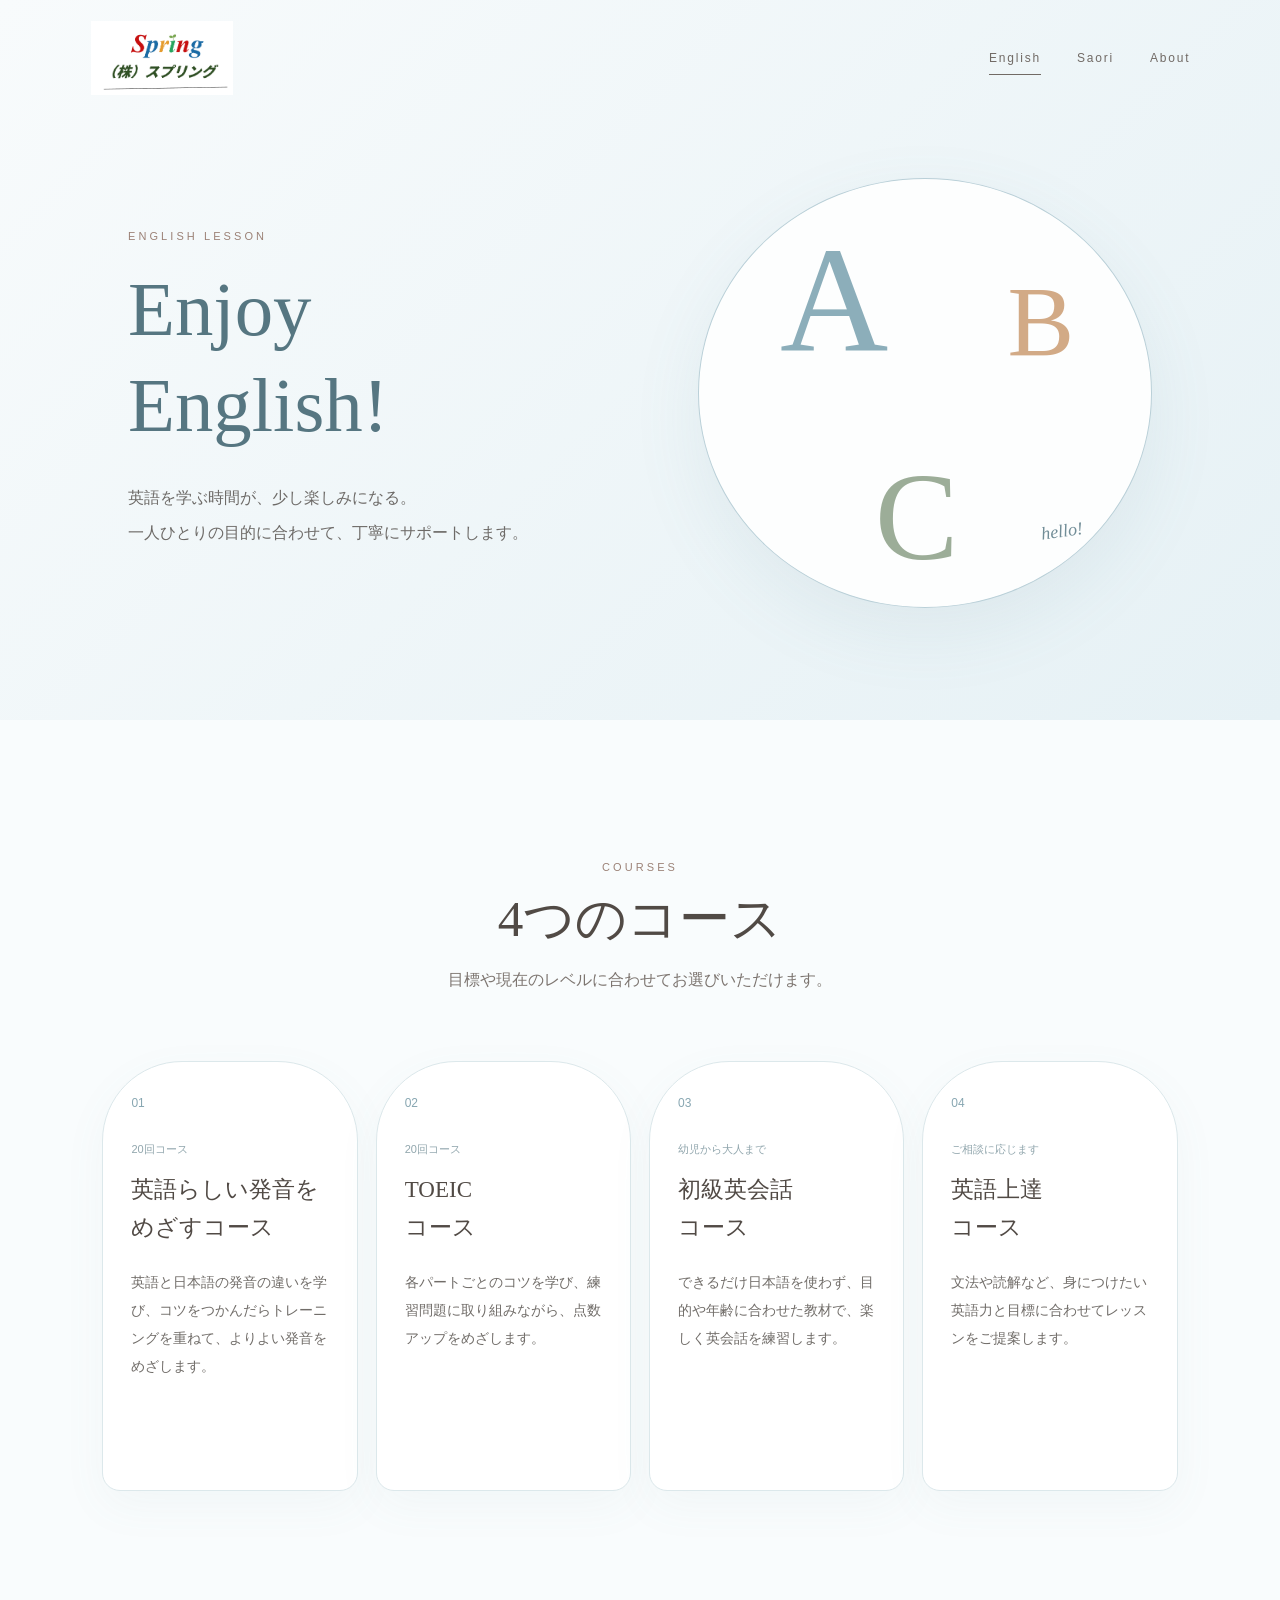
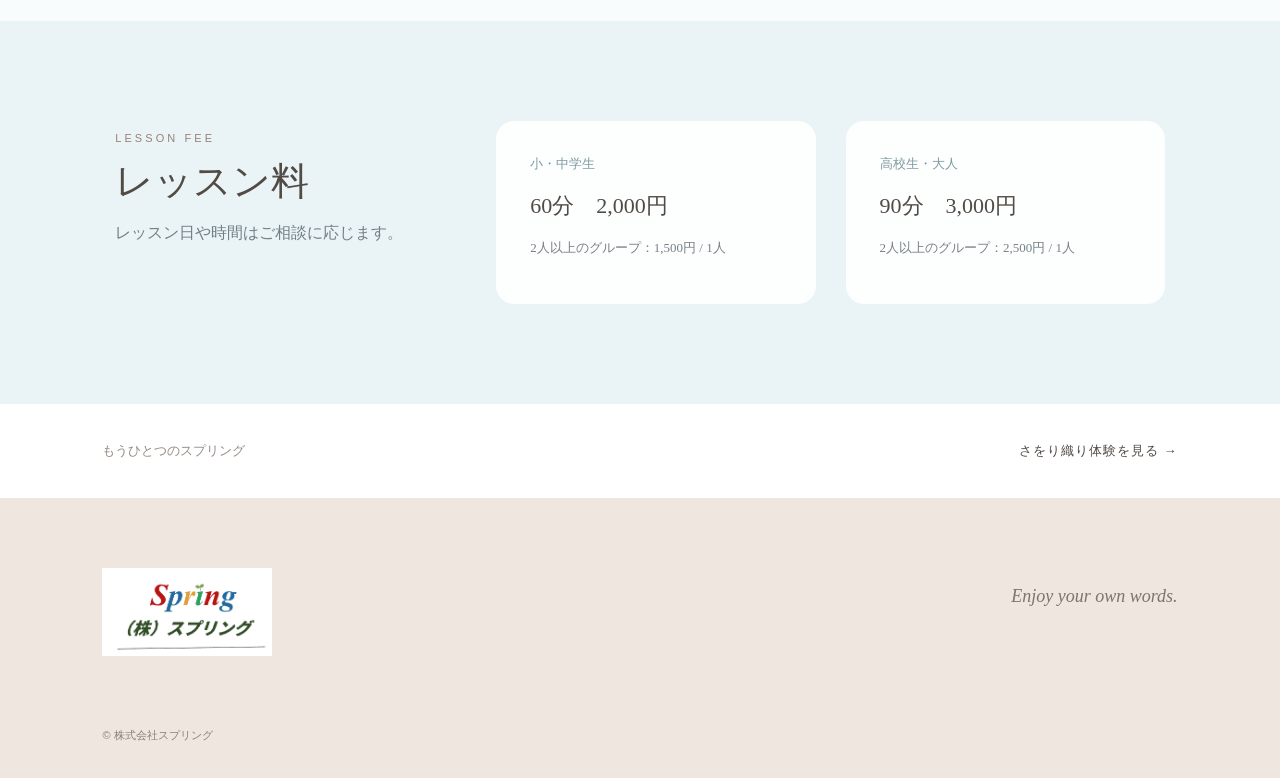
==== english.html @ d9ec47ba "ホームページを修正" ====
<!doctype html>
<html lang="ja">
<head>
  <meta charset="UTF-8"><meta name="viewport" content="width=device-width,initial-scale=1">
  <meta name="description" content="株式会社スプリングの英語教室。発音、TOEIC、初級英会話、英語上達コースをご用意しています。">
  <title>英語教室｜株式会社スプリング</title><link rel="stylesheet" href="./styles.css">
</head>
<body class="english-page">
  <header class="site-header"><a class="brand" href="./index.html"><img src="./spring-logo.png" alt="株式会社スプリング"></a><nav><a class="active" href="./english.html">English</a><a href="./saori.html">Saori</a><a href="./index.html#about">About</a></nav></header>
  <main>
    <section class="sub-hero english-hero">
      <div><p class="overline">ENGLISH LESSON</p><h1>Enjoy English!</h1><p>英語を学ぶ時間が、少し楽しみになる。<br>一人ひとりの目的に合わせて、丁寧にサポートします。</p></div>
      <div class="abc-art" aria-hidden="true"><span>A</span><span>B</span><span>C</span><i>hello!</i></div>
    </section>
    <section class="lesson-section">
      <div class="section-title"><p class="overline">COURSES</p><h2>4つのコース</h2><p>目標や現在のレベルに合わせてお選びいただけます。</p></div>
      <div class="course-grid">
        <article><span>01</span><small>20回コース</small><h3>英語らしい発音を<br>めざすコース</h3><p>英語と日本語の発音の違いを学び、コツをつかんだらトレーニングを重ねて、よりよい発音をめざします。</p></article>
        <article><span>02</span><small>20回コース</small><h3>TOEIC<br>コース</h3><p>各パートごとのコツを学び、練習問題に取り組みながら、点数アップをめざします。</p></article>
        <article><span>03</span><small>幼児から大人まで</small><h3>初級英会話<br>コース</h3><p>できるだけ日本語を使わず、目的や年齢に合わせた教材で、楽しく英会話を練習します。</p></article>
        <article><span>04</span><small>ご相談に応じます</small><h3>英語上達<br>コース</h3><p>文法や読解など、身につけたい英語力と目標に合わせてレッスンをご提案します。</p></article>
      </div>
    </section>
    <section class="english-fees">
      <div><p class="overline">LESSON FEE</p><h2>レッスン料</h2><p>レッスン日や時間はご相談に応じます。</p></div>
      <div class="fee-card"><small>小・中学生</small><strong>60分　2,000円</strong><p>2人以上のグループ：1,500円 / 1人</p></div>
      <div class="fee-card"><small>高校生・大人</small><strong>90分　3,000円</strong><p>2人以上のグループ：2,500円 / 1人</p></div>
    </section>
    <a class="next-world" href="./saori.html"><span>もうひとつのスプリング</span><b>さをり織り体験を見る →</b></a>
  </main>
  <footer><img src="./spring-logo.png" alt="株式会社スプリング"><p>Enjoy your own words.</p><small>© 株式会社スプリング</small></footer>
</body></html>
---- styles.css ----
:root{--ink:#514a45;--paper:#fffaf7;--blue:#dcebf0;--blue-deep:#6f8e9a;--sand:#f2e8dc;--rose:#c9988d;--sage:#9cac91;--gold:#d8b66e}*{box-sizing:border-box}html{scroll-behavior:smooth}body{margin:0;background:var(--paper);color:var(--ink);font-family:"Yu Mincho","Hiragino Mincho ProN",serif}a{color:inherit;text-decoration:none}img{display:block;max-width:100%}.site-header{height:116px;padding:18px clamp(24px,7vw,110px);display:flex;align-items:center;justify-content:space-between;position:absolute;inset:0 0 auto;z-index:10}.brand{width:145px;height:80px;display:grid;place-items:center;overflow:hidden}.brand img{width:142px;filter:saturate(.72)}nav{display:flex;gap:36px;font:12px Arial,sans-serif;letter-spacing:.15em;color:#716a65}nav a{padding:9px 0;border-bottom:1px solid transparent}nav a:hover,nav a.active{border-color:currentColor}.overline{font:400 11px Arial,sans-serif;letter-spacing:.28em;color:#9b8176}.home-hero{min-height:760px;padding:155px clamp(28px,9vw,145px) 100px;display:grid;grid-template-columns:1fr 1fr;gap:9vw;align-items:center;background:linear-gradient(110deg,#fbf4ef 0 55%,#eef4f3 55%)}.hero-copy h1{margin:22px 0 28px;font-size:clamp(48px,5.2vw,78px);line-height:1.42;font-weight:400;letter-spacing:.06em}.hero-copy>p:last-child{max-width:580px;font-size:16px;line-height:2.25;color:#776e68}.hero-collage{height:500px;position:relative}.hero-collage figure{position:absolute;right:0;top:0;width:70%;height:88%;margin:0;overflow:hidden;border-radius:48% 48% 20px 20px;box-shadow:0 28px 65px #8a726524}.hero-collage figure img{width:100%;height:100%;object-fit:cover;filter:saturate(.72) brightness(1.04)}.word-card{position:absolute;left:0;bottom:0;width:44%;aspect-ratio:1;background:#fffdfb;border:1px solid #d8e4e7;border-radius:22px;padding:30px;z-index:2;box-shadow:0 18px 50px #657d8616}.word-card span{font:400 clamp(70px,8vw,120px) Georgia,serif;color:#9db9c3}.word-card p{margin:0;font:italic 18px/1.45 Georgia,serif;color:#6d8994}.stitch{position:absolute;left:27%;top:12%;height:70%;border-left:2px dashed #d5a49a;transform:rotate(-10deg);z-index:3}.worlds{display:grid;grid-template-columns:1fr 1fr}.world{min-height:600px;padding:100px clamp(34px,8vw,120px);position:relative;transition:.3s}.world:hover{filter:brightness(.98)}.english-world{background:#eaf3f6}.saori-world{background:#f3e8dd}.world-no{font:14px Arial,sans-serif;color:#9a8e85}.world h2{margin:42px 0 25px;font-size:clamp(34px,3.7vw,55px);font-weight:400;line-height:1.55}.world>p:not(.overline){max-width:460px;line-height:2;color:#756d67}.world b{position:absolute;left:clamp(34px,8vw,120px);bottom:90px;font:400 14px Arial,sans-serif;letter-spacing:.08em}.world b i{margin-left:18px;font-style:normal;font-size:20px}.about-home{padding:140px clamp(28px,10vw,160px);display:grid;grid-template-columns:.85fr 1.15fr;gap:10vw}.about-home h2{margin:16px 0 0;font-size:clamp(34px,4vw,58px);line-height:1.55;font-weight:400}.about-body{padding-left:6vw;border-left:1px solid #e2d6cf}.about-body p{margin:0 0 24px;font-size:16px;line-height:2.35;color:#756d67}footer{min-height:280px;padding:70px clamp(28px,8vw,125px) 35px;display:grid;grid-template-columns:1fr 1fr;background:#eee6df}footer img{width:170px;filter:saturate(.65)}footer p{text-align:right;font:italic 18px Georgia,serif;color:#81736b}footer small{grid-column:1/-1;align-self:end;font:11px Arial,sans-serif;color:#8a817a}
.sub-hero{min-height:720px;padding:165px clamp(28px,10vw,160px) 100px;display:grid;grid-template-columns:1fr 1fr;align-items:center;gap:9vw}.sub-hero h1{margin:20px 0 26px;font-size:clamp(54px,6vw,90px);line-height:1.25;font-weight:400}.sub-hero>div:first-child>p:last-child{font-size:16px;line-height:2.2;color:#6d6a67}.english-page{background:#f9fcfd}.english-hero{background:linear-gradient(135deg,#f8fbfc,#e6f1f5)}.english-hero h1{font-family:Georgia,serif;color:#567681}.abc-art{height:430px;position:relative;border:1px solid #bad0d8;border-radius:50%;background:#fdfefe;box-shadow:0 25px 70px #64859118}.abc-art span{position:absolute;font-family:Georgia,serif;color:#8caeba}.abc-art span:nth-child(1){font-size:150px;left:18%;top:8%}.abc-art span:nth-child(2){font-size:100px;right:17%;top:20%;color:#d2aa86}.abc-art span:nth-child(3){font-size:125px;left:39%;bottom:4%;color:#9cad98}.abc-art i{position:absolute;right:15%;bottom:15%;font:italic 18px Georgia,serif;color:#718d97;transform:rotate(-8deg)}.lesson-section,.experience-section{padding:130px clamp(28px,8vw,130px)}.section-title{text-align:center;margin-bottom:70px}.section-title h2{margin:12px 0 14px;font-size:clamp(36px,4vw,56px);font-weight:400}.section-title>p:last-child{color:#7d7570}.course-grid{display:grid;grid-template-columns:repeat(4,1fr);gap:18px}.course-grid article{min-height:430px;padding:34px 28px;background:#fff;border:1px solid #dce8eb;border-radius:80px 80px 18px 18px;box-shadow:0 15px 45px #66808b0d}.course-grid article>span{display:block;color:#87a6b1;font:12px Arial,sans-serif}.course-grid small{display:block;margin-top:32px;color:#91a6ad;font:11px Arial,sans-serif}.course-grid h3{margin:14px 0 22px;font-size:23px;line-height:1.65;font-weight:400}.course-grid p{font-size:14px;line-height:2;color:#716d69}.english-fees{padding:100px clamp(28px,9vw,145px);display:grid;grid-template-columns:1.1fr 1fr 1fr;gap:30px;background:#eaf3f6}.english-fees h2,.keep-weaving h2{margin:12px 0;font-size:38px;font-weight:400}.english-fees>div:first-child>p:last-child{color:#718087}.fee-card{padding:34px;background:#fdfefe;border-radius:18px}.fee-card small{display:block;color:#7f99a2}.fee-card strong{display:block;margin:18px 0;font-size:22px;font-weight:400}.fee-card p{font-size:13px;color:#758187}.next-world{display:flex;align-items:center;justify-content:space-between;padding:38px clamp(28px,8vw,125px);background:#fff;font-size:13px}.next-world span{color:#958b84}.next-world b{font-weight:400;letter-spacing:.08em}
.saori-page{background:#fffaf5}.saori-hero{position:relative;background:#f3e9de;overflow:hidden}.saori-hero h1{font-size:clamp(44px,5vw,72px);line-height:1.55}.saori-hero figure{height:500px;margin:0;overflow:hidden;border-radius:48% 48% 22px 22px;box-shadow:0 28px 65px #8f6f5d22}.saori-hero figure img{width:100%;height:100%;object-fit:cover;filter:saturate(.8) brightness(1.04)}.loose-threads i{position:absolute;height:4px;border-radius:10px;opacity:.6;transform-origin:left}.loose-threads i:nth-child(1){width:32%;right:-5%;top:25%;background:#ca877c;transform:rotate(18deg)}.loose-threads i:nth-child(2){width:30%;left:-5%;bottom:15%;background:#91a987;transform:rotate(-12deg)}.loose-threads i:nth-child(3){width:20%;right:15%;bottom:8%;background:#d5b356;transform:rotate(-23deg)}.loose-threads i:nth-child(4){width:20%;left:40%;top:15%;background:#75a0aa;transform:rotate(28deg)}.saori-message{padding:120px clamp(28px,15vw,230px);text-align:center}.saori-message p{color:#7b7068;line-height:2}.saori-message strong{display:block;margin:36px 0;font-size:clamp(32px,4vw,55px);line-height:1.65;font-weight:400}.weave-grid{display:grid;grid-template-columns:repeat(2,1fr);gap:22px}.weave-grid article{padding:42px;background:#fffdf9;border:1px solid #ead7c6;border-radius:24px;position:relative;overflow:hidden}.weave-grid article:after{content:"";position:absolute;inset:auto 0 0;height:7px;background:linear-gradient(90deg,#c98f84 25%,#d9ba64 25% 50%,#8da686 50% 75%,#7fa2aa 75%)}.weave-grid article>span{font:12px Arial,sans-serif;color:#ae8b78}.weave-grid h3{margin:22px 0 8px;font-size:26px;font-weight:400}.weave-grid>article>p{color:#8b7d74}.weave-grid article div{margin-top:35px;display:flex;justify-content:space-between;align-items:end}.weave-grid strong{font-size:24px;font-weight:400}.keep-weaving{padding:100px clamp(28px,9vw,145px);display:grid;grid-template-columns:1fr 1.2fr;gap:9vw;background:#e9efe7}.keep-weaving dl{margin:0}.keep-weaving dl div{padding:20px 0;display:grid;grid-template-columns:100px 1fr;border-bottom:1px solid #c8d4c4}.keep-weaving dd{margin:0;font-size:19px}.keep-weaving dd small{display:block;margin-top:5px;font-size:12px;color:#768174}
@media(max-width:900px){.site-header{height:96px;padding:10px 22px}.brand{width:122px;height:68px}.brand img{width:120px}nav{gap:15px;font-size:10px}.home-hero,.sub-hero{grid-template-columns:1fr;min-height:auto;padding:125px 25px 75px;gap:60px}.home-hero{background:linear-gradient(160deg,#fbf4ef 0 58%,#eef4f3 58%)}.hero-copy h1{font-size:clamp(39px,10vw,57px)}.hero-collage{height:430px;width:min(100%,550px);margin:auto}.worlds{grid-template-columns:1fr}.world{min-height:510px;padding:72px 30px}.world b{left:30px;bottom:65px}.about-home{grid-template-columns:1fr;gap:44px;padding:95px 25px}.about-body{padding-left:22px}.sub-hero h1{font-size:clamp(42px,11vw,65px)}.abc-art{height:360px;width:min(100%,480px);margin:auto}.course-grid{grid-template-columns:1fr 1fr}.english-fees,.keep-weaving{grid-template-columns:1fr;gap:24px;padding:80px 25px}.saori-hero figure{height:430px;width:min(88%,480px);margin:auto}.lesson-section,.experience-section{padding:95px 25px}.saori-message{padding:90px 25px}.next-world{padding:30px 25px}footer{grid-template-columns:1fr}footer p{text-align:left}}
@media(max-width:560px){nav a:last-child{display:none}.hero-collage{height:340px}.word-card{padding:20px}.word-card span{font-size:68px}.word-card p{font-size:14px}.world{min-height:480px}.course-grid,.weave-grid{grid-template-columns:1fr}.course-grid article{min-height:0;border-radius:55px 55px 18px 18px}.english-hero .abc-art{height:310px}.abc-art span:nth-child(1){font-size:110px}.abc-art span:nth-child(2){font-size:78px}.abc-art span:nth-child(3){font-size:90px}.saori-hero figure{height:380px}.next-world{align-items:flex-start;flex-direction:column;gap:12px}.keep-weaving dl div{grid-template-columns:80px 1fr}}
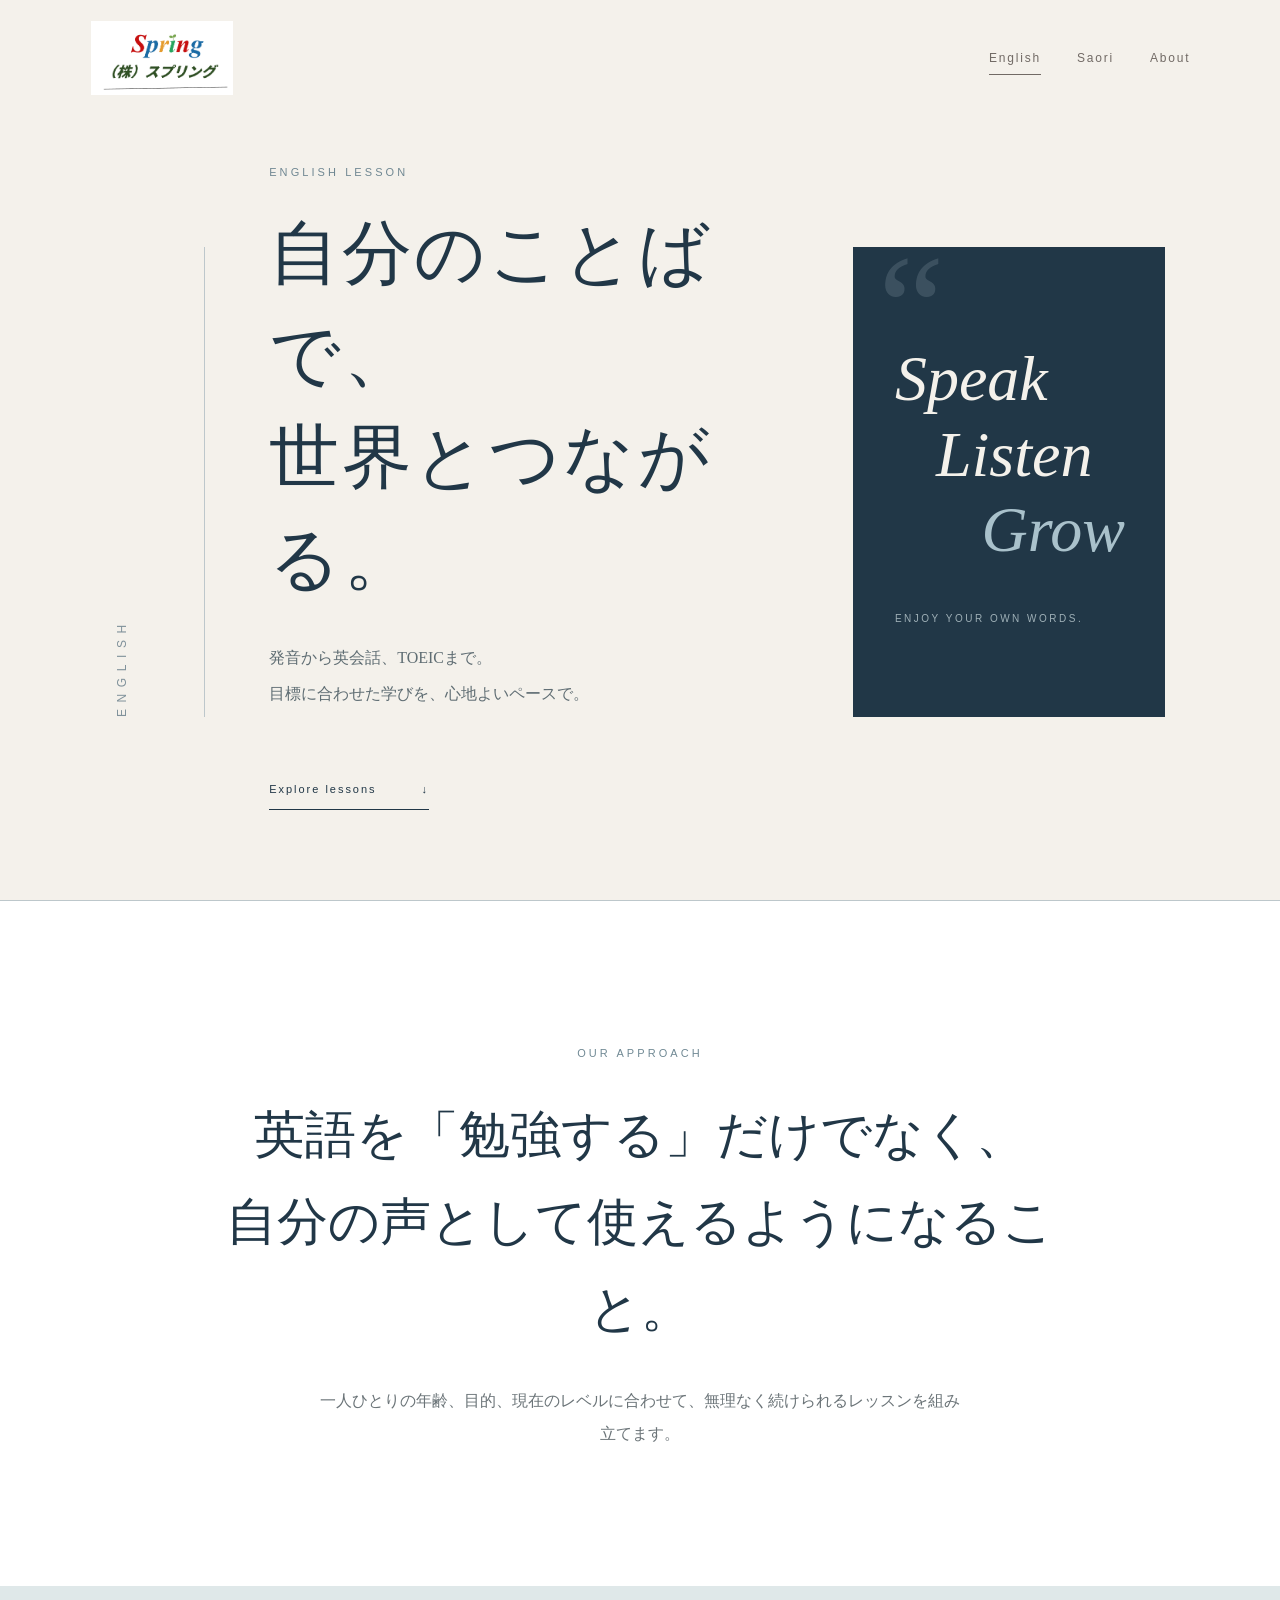
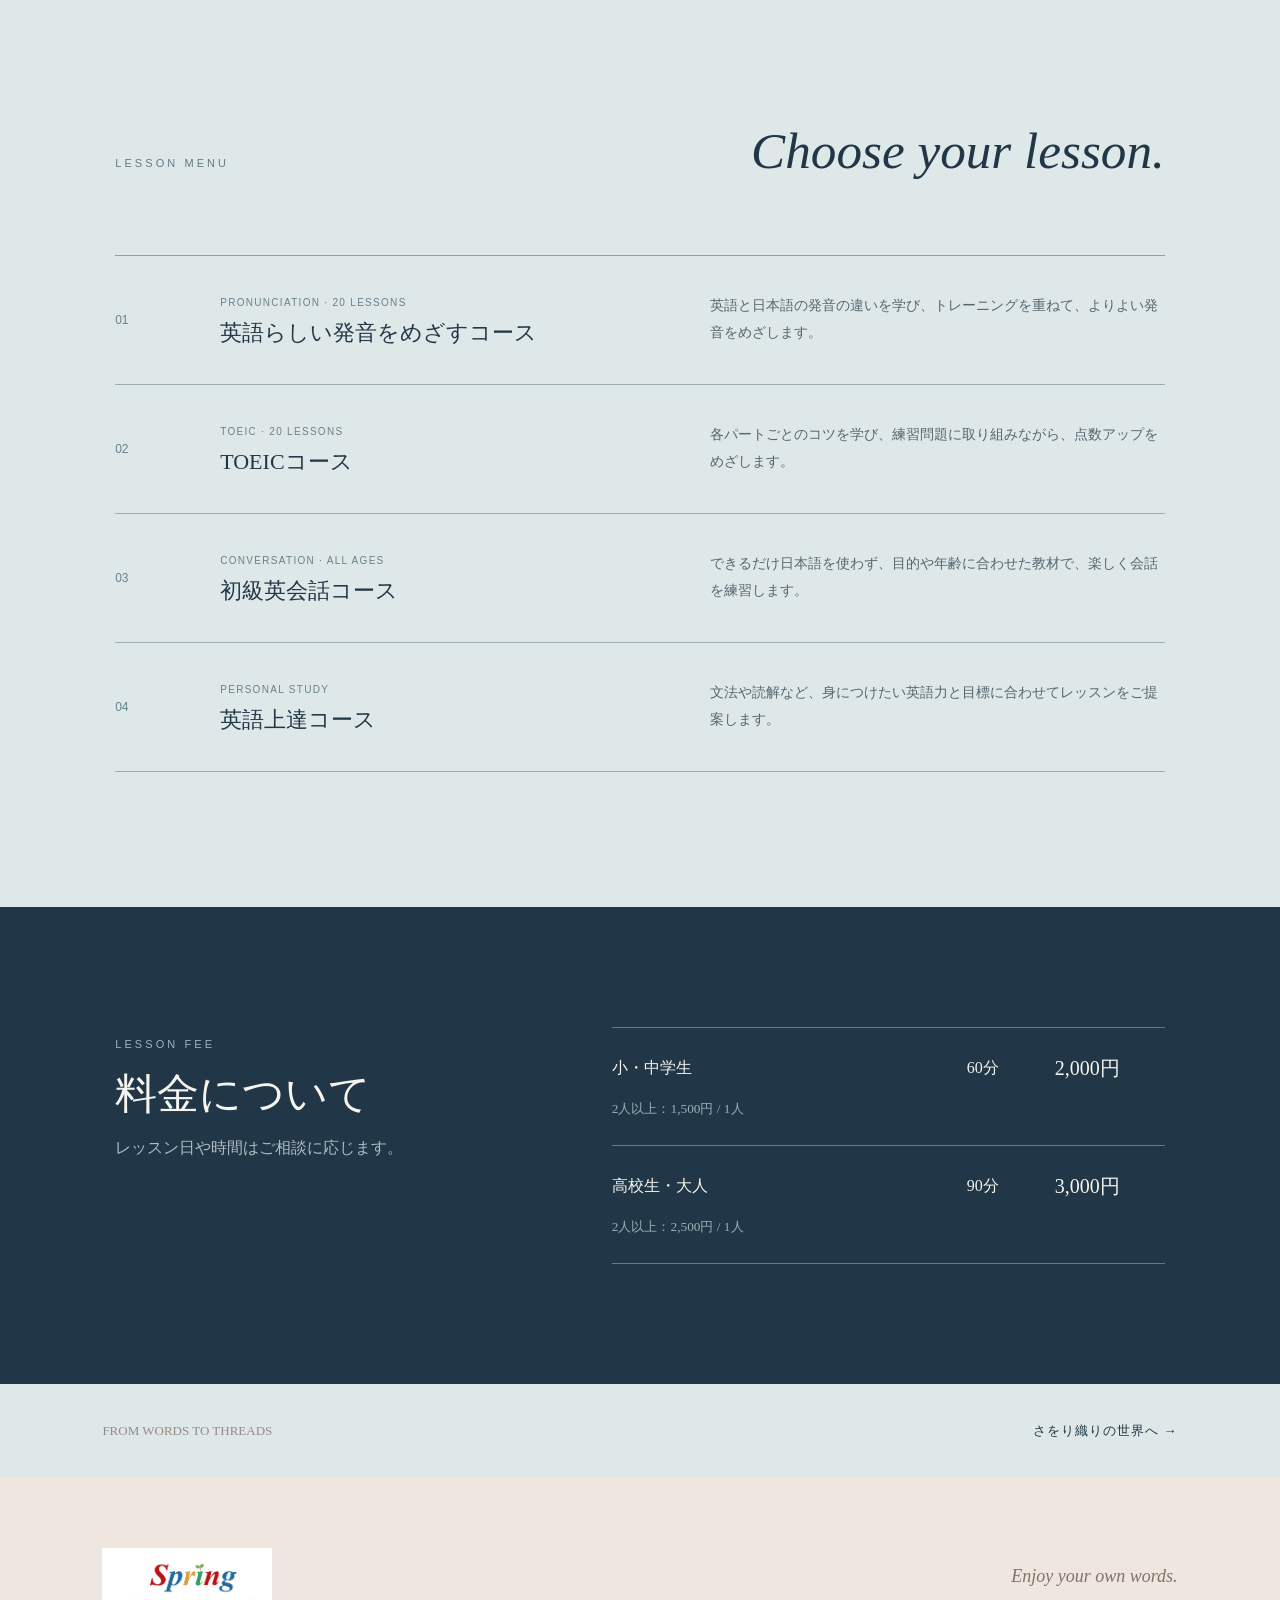
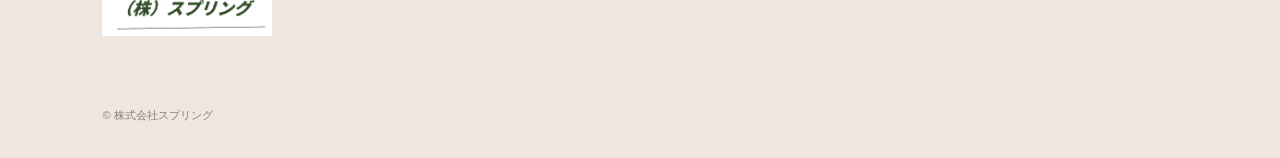
==== commit 1e27f349: "ホームページを修正" ====
--- a/english.html
+++ b/english.html
@@ -1,32 +1,27 @@
 <!doctype html>
-<html lang="ja">
-<head>
+<html lang="ja"><head>
   <meta charset="UTF-8"><meta name="viewport" content="width=device-width,initial-scale=1">
   <meta name="description" content="株式会社スプリングの英語教室。発音、TOEIC、初級英会話、英語上達コースをご用意しています。">
   <title>英語教室｜株式会社スプリング</title><link rel="stylesheet" href="./styles.css">
-</head>
-<body class="english-page">
+</head><body class="english-page english-v2">
   <header class="site-header"><a class="brand" href="./index.html"><img src="./spring-logo.png" alt="株式会社スプリング"></a><nav><a class="active" href="./english.html">English</a><a href="./saori.html">Saori</a><a href="./index.html#about">About</a></nav></header>
   <main>
-    <section class="sub-hero english-hero">
-      <div><p class="overline">ENGLISH LESSON</p><h1>Enjoy English!</h1><p>英語を学ぶ時間が、少し楽しみになる。<br>一人ひとりの目的に合わせて、丁寧にサポートします。</p></div>
-      <div class="abc-art" aria-hidden="true"><span>A</span><span>B</span><span>C</span><i>hello!</i></div>
+    <section class="eng-editorial-hero">
+      <div class="eng-vertical" aria-hidden="true">ENGLISH</div>
+      <div class="eng-lead"><p class="overline">ENGLISH LESSON</p><h1>自分のことばで、<br>世界とつながる。</h1><p>発音から英会話、TOEICまで。<br>目標に合わせた学びを、心地よいペースで。</p><a href="#courses">Explore lessons <span>↓</span></a></div>
+      <div class="eng-type-art" aria-hidden="true"><p>Speak</p><p>Listen</p><p>Grow</p><small>ENJOY YOUR OWN WORDS.</small></div>
     </section>
-    <section class="lesson-section">
-      <div class="section-title"><p class="overline">COURSES</p><h2>4つのコース</h2><p>目標や現在のレベルに合わせてお選びいただけます。</p></div>
-      <div class="course-grid">
-        <article><span>01</span><small>20回コース</small><h3>英語らしい発音を<br>めざすコース</h3><p>英語と日本語の発音の違いを学び、コツをつかんだらトレーニングを重ねて、よりよい発音をめざします。</p></article>
-        <article><span>02</span><small>20回コース</small><h3>TOEIC<br>コース</h3><p>各パートごとのコツを学び、練習問題に取り組みながら、点数アップをめざします。</p></article>
-        <article><span>03</span><small>幼児から大人まで</small><h3>初級英会話<br>コース</h3><p>できるだけ日本語を使わず、目的や年齢に合わせた教材で、楽しく英会話を練習します。</p></article>
-        <article><span>04</span><small>ご相談に応じます</small><h3>英語上達<br>コース</h3><p>文法や読解など、身につけたい英語力と目標に合わせてレッスンをご提案します。</p></article>
+    <section class="eng-intro"><p class="overline">OUR APPROACH</p><p class="eng-statement">英語を「勉強する」だけでなく、<br>自分の声として使えるようになること。</p><p>一人ひとりの年齢、目的、現在のレベルに合わせて、無理なく続けられるレッスンを組み立てます。</p></section>
+    <section class="eng-courses" id="courses">
+      <div class="eng-section-head"><p class="overline">LESSON MENU</p><h2>Choose your lesson.</h2></div>
+      <div class="eng-course-list">
+        <article><span>01</span><div><small>PRONUNCIATION · 20 LESSONS</small><h3>英語らしい発音をめざすコース</h3></div><p>英語と日本語の発音の違いを学び、トレーニングを重ねて、よりよい発音をめざします。</p></article>
+        <article><span>02</span><div><small>TOEIC · 20 LESSONS</small><h3>TOEICコース</h3></div><p>各パートごとのコツを学び、練習問題に取り組みながら、点数アップをめざします。</p></article>
+        <article><span>03</span><div><small>CONVERSATION · ALL AGES</small><h3>初級英会話コース</h3></div><p>できるだけ日本語を使わず、目的や年齢に合わせた教材で、楽しく会話を練習します。</p></article>
+        <article><span>04</span><div><small>PERSONAL STUDY</small><h3>英語上達コース</h3></div><p>文法や読解など、身につけたい英語力と目標に合わせてレッスンをご提案します。</p></article>
       </div>
     </section>
-    <section class="english-fees">
-      <div><p class="overline">LESSON FEE</p><h2>レッスン料</h2><p>レッスン日や時間はご相談に応じます。</p></div>
-      <div class="fee-card"><small>小・中学生</small><strong>60分　2,000円</strong><p>2人以上のグループ：1,500円 / 1人</p></div>
-      <div class="fee-card"><small>高校生・大人</small><strong>90分　3,000円</strong><p>2人以上のグループ：2,500円 / 1人</p></div>
-    </section>
-    <a class="next-world" href="./saori.html"><span>もうひとつのスプリング</span><b>さをり織り体験を見る →</b></a>
-  </main>
-  <footer><img src="./spring-logo.png" alt="株式会社スプリング"><p>Enjoy your own words.</p><small>© 株式会社スプリング</small></footer>
+    <section class="eng-price"><div><p class="overline">LESSON FEE</p><h2>料金について</h2><p>レッスン日や時間はご相談に応じます。</p></div><div class="eng-price-lines"><div><span>小・中学生</span><b>60分</b><strong>2,000円</strong><small>2人以上：1,500円 / 1人</small></div><div><span>高校生・大人</span><b>90分</b><strong>3,000円</strong><small>2人以上：2,500円 / 1人</small></div></div></section>
+    <a class="next-world eng-next" href="./saori.html"><span>FROM WORDS TO THREADS</span><b>さをり織りの世界へ →</b></a>
+  </main><footer><img src="./spring-logo.png" alt="株式会社スプリング"><p>Enjoy your own words.</p><small>© 株式会社スプリング</small></footer>
 </body></html>
--- a/styles.css
+++ b/styles.css
@@ -3,3 +3,12 @@
 .saori-page{background:#fffaf5}.saori-hero{position:relative;background:#f3e9de;overflow:hidden}.saori-hero h1{font-size:clamp(44px,5vw,72px);line-height:1.55}.saori-hero figure{height:500px;margin:0;overflow:hidden;border-radius:48% 48% 22px 22px;box-shadow:0 28px 65px #8f6f5d22}.saori-hero figure img{width:100%;height:100%;object-fit:cover;filter:saturate(.8) brightness(1.04)}.loose-threads i{position:absolute;height:4px;border-radius:10px;opacity:.6;transform-origin:left}.loose-threads i:nth-child(1){width:32%;right:-5%;top:25%;background:#ca877c;transform:rotate(18deg)}.loose-threads i:nth-child(2){width:30%;left:-5%;bottom:15%;background:#91a987;transform:rotate(-12deg)}.loose-threads i:nth-child(3){width:20%;right:15%;bottom:8%;background:#d5b356;transform:rotate(-23deg)}.loose-threads i:nth-child(4){width:20%;left:40%;top:15%;background:#75a0aa;transform:rotate(28deg)}.saori-message{padding:120px clamp(28px,15vw,230px);text-align:center}.saori-message p{color:#7b7068;line-height:2}.saori-message strong{display:block;margin:36px 0;font-size:clamp(32px,4vw,55px);line-height:1.65;font-weight:400}.weave-grid{display:grid;grid-template-columns:repeat(2,1fr);gap:22px}.weave-grid article{padding:42px;background:#fffdf9;border:1px solid #ead7c6;border-radius:24px;position:relative;overflow:hidden}.weave-grid article:after{content:"";position:absolute;inset:auto 0 0;height:7px;background:linear-gradient(90deg,#c98f84 25%,#d9ba64 25% 50%,#8da686 50% 75%,#7fa2aa 75%)}.weave-grid article>span{font:12px Arial,sans-serif;color:#ae8b78}.weave-grid h3{margin:22px 0 8px;font-size:26px;font-weight:400}.weave-grid>article>p{color:#8b7d74}.weave-grid article div{margin-top:35px;display:flex;justify-content:space-between;align-items:end}.weave-grid strong{font-size:24px;font-weight:400}.keep-weaving{padding:100px clamp(28px,9vw,145px);display:grid;grid-template-columns:1fr 1.2fr;gap:9vw;background:#e9efe7}.keep-weaving dl{margin:0}.keep-weaving dl div{padding:20px 0;display:grid;grid-template-columns:100px 1fr;border-bottom:1px solid #c8d4c4}.keep-weaving dd{margin:0;font-size:19px}.keep-weaving dd small{display:block;margin-top:5px;font-size:12px;color:#768174}
 @media(max-width:900px){.site-header{height:96px;padding:10px 22px}.brand{width:122px;height:68px}.brand img{width:120px}nav{gap:15px;font-size:10px}.home-hero,.sub-hero{grid-template-columns:1fr;min-height:auto;padding:125px 25px 75px;gap:60px}.home-hero{background:linear-gradient(160deg,#fbf4ef 0 58%,#eef4f3 58%)}.hero-copy h1{font-size:clamp(39px,10vw,57px)}.hero-collage{height:430px;width:min(100%,550px);margin:auto}.worlds{grid-template-columns:1fr}.world{min-height:510px;padding:72px 30px}.world b{left:30px;bottom:65px}.about-home{grid-template-columns:1fr;gap:44px;padding:95px 25px}.about-body{padding-left:22px}.sub-hero h1{font-size:clamp(42px,11vw,65px)}.abc-art{height:360px;width:min(100%,480px);margin:auto}.course-grid{grid-template-columns:1fr 1fr}.english-fees,.keep-weaving{grid-template-columns:1fr;gap:24px;padding:80px 25px}.saori-hero figure{height:430px;width:min(88%,480px);margin:auto}.lesson-section,.experience-section{padding:95px 25px}.saori-message{padding:90px 25px}.next-world{padding:30px 25px}footer{grid-template-columns:1fr}footer p{text-align:left}}
 @media(max-width:560px){nav a:last-child{display:none}.hero-collage{height:340px}.word-card{padding:20px}.word-card span{font-size:68px}.word-card p{font-size:14px}.world{min-height:480px}.course-grid,.weave-grid{grid-template-columns:1fr}.course-grid article{min-height:0;border-radius:55px 55px 18px 18px}.english-hero .abc-art{height:310px}.abc-art span:nth-child(1){font-size:110px}.abc-art span:nth-child(2){font-size:78px}.abc-art span:nth-child(3){font-size:90px}.saori-hero figure{height:380px}.next-world{align-items:flex-start;flex-direction:column;gap:12px}.keep-weaving dl div{grid-template-columns:80px 1fr}}
+
+/* English v2 — quiet editorial language school */
+.english-v2{background:#f4f1eb;color:#213747}.english-v2 .site-header{color:#213747}.english-v2 .brand img{mix-blend-mode:multiply}.eng-editorial-hero{min-height:820px;padding:155px clamp(30px,9vw,145px) 90px;display:grid;grid-template-columns:90px 1.25fr .75fr;gap:5vw;align-items:center;background:#f4f1eb;border-bottom:1px solid #bdc7cb}.eng-vertical{height:470px;writing-mode:vertical-rl;transform:rotate(180deg);font:400 12px Arial,sans-serif;letter-spacing:.55em;color:#80929b;border-left:1px solid #bdc7cb;padding-left:22px}.eng-lead .overline{color:#6f8792}.eng-lead h1{margin:24px 0 30px;font-size:clamp(47px,5.5vw,82px);font-weight:400;line-height:1.45;letter-spacing:.035em}.eng-lead>p:last-of-type{line-height:2.2;color:#5f6d73}.eng-lead>a{display:inline-flex;gap:45px;margin-top:42px;padding:14px 0;border-bottom:1px solid #213747;font:11px Arial,sans-serif;letter-spacing:.18em}.eng-type-art{height:470px;padding:48px 42px;display:flex;flex-direction:column;justify-content:center;background:#213747;color:#f4f1eb;position:relative}.eng-type-art:before{content:"“";position:absolute;top:-25px;left:25px;font:150px Georgia,serif;color:#9aafb838}.eng-type-art p{margin:0;font:italic clamp(45px,5vw,72px)/1.18 Georgia,serif}.eng-type-art p:nth-child(2){margin-left:18%}.eng-type-art p:nth-child(3){margin-left:38%;color:#a9c1cb}.eng-type-art small{margin-top:45px;font:10px Arial,sans-serif;letter-spacing:.25em;color:#9fb0b7}.eng-intro{padding:135px clamp(30px,15vw,230px);text-align:center;background:#fff}.eng-intro .overline{color:#708994}.eng-statement{margin:32px 0!important;font-size:clamp(31px,4vw,55px)!important;line-height:1.7!important;color:#213747!important}.eng-intro>p:last-child{max-width:650px;margin:auto;line-height:2.1;color:#6b7478}.eng-courses{padding:135px clamp(30px,9vw,145px);background:#dfe8e9}.eng-section-head{display:flex;align-items:end;justify-content:space-between;margin-bottom:75px}.eng-section-head .overline{color:#627c87}.eng-section-head h2{margin:0;font:italic clamp(34px,4vw,55px) Georgia,serif;font-weight:400}.eng-course-list{border-top:1px solid #8ea1a7}.eng-course-list article{display:grid;grid-template-columns:70px 1fr 1fr;gap:35px;align-items:center;padding:36px 0;border-bottom:1px solid #9badb2}.eng-course-list article>span{font:12px Arial,sans-serif;color:#66808a}.eng-course-list small{font:10px Arial,sans-serif;letter-spacing:.13em;color:#69818a}.eng-course-list h3{margin:8px 0 0;font-size:22px;font-weight:400}.eng-course-list article>p{margin:0;max-width:520px;font-size:14px;line-height:1.9;color:#53676f}.eng-price{padding:120px clamp(30px,9vw,145px);display:grid;grid-template-columns:.8fr 1.2fr;gap:10vw;background:#213747;color:#f6f4ef}.eng-price .overline{color:#9eb3bc}.eng-price h2{margin:16px 0;font-size:42px;font-weight:400}.eng-price>div:first-child>p:last-child{color:#aebbc0}.eng-price-lines{border-top:1px solid #647982}.eng-price-lines>div{display:grid;grid-template-columns:1fr 70px 110px;gap:18px;padding:27px 0;border-bottom:1px solid #647982;align-items:center}.eng-price-lines b,.eng-price-lines strong{font-weight:400}.eng-price-lines strong{font-size:20px}.eng-price-lines small{grid-column:1/-1;color:#9caeb5}.eng-next{background:#dfe8e9;color:#213747}
+
+/* Saori v2 — tactile gallery and atelier */
+.saori-v2{background:#f6efe6;color:#51433b}.saori-v2 .site-header{color:#51433b}.saori-gallery-hero{min-height:850px;padding:150px clamp(28px,8vw,125px) 95px;display:grid;grid-template-columns:1.05fr .95fr;gap:7vw;align-items:center;position:relative;overflow:hidden;background:#ede0d0}.saori-gallery-hero figure{height:610px;margin:0;overflow:hidden;box-shadow:25px 25px 0 #d8a981}.saori-gallery-hero figure img{width:100%;height:100%;object-fit:cover;filter:saturate(.9) contrast(.96)}.saori-hero-copy{position:relative;z-index:2}.saori-hero-copy h1{margin:26px 0 32px;font-size:clamp(46px,5vw,75px);line-height:1.5;font-weight:400;letter-spacing:.04em}.saori-hero-copy>p:last-child{line-height:2.15;color:#77675e}.saori-sideword{position:absolute;right:25px;bottom:25px;margin:0;font:10px Arial,sans-serif;letter-spacing:.28em;writing-mode:vertical-rl}.saori-manifesto{padding:150px clamp(30px,13vw,200px);background:#faf5ee}.saori-manifesto h2{margin:34px 0 65px;font-size:clamp(38px,5vw,70px);line-height:1.62;font-weight:400}.saori-manifesto>div{display:grid;grid-template-columns:1fr 1fr;gap:8vw;padding-left:20%;position:relative}.saori-manifesto>div:before{content:"";position:absolute;left:0;top:12px;width:13%;height:8px;background:linear-gradient(90deg,#be756d 25%,#d3a840 25% 50%,#789879 50% 75%,#6f929c 75%)}.saori-manifesto>div p{margin:0;line-height:2.15;color:#796c64}.saori-menu{padding:135px clamp(30px,9vw,145px);display:grid;grid-template-columns:.7fr 1.3fr;gap:10vw;background:#958570;color:#fffaf4}.saori-menu-title{position:sticky;top:70px;align-self:start}.saori-menu-title h2{margin:22px 0;font-size:clamp(35px,4vw,55px);font-weight:400}.saori-menu-title>p:last-child{line-height:1.9;color:#e3d9cd}.saori-menu .overline{color:#e3c9aa}.saori-menu-list{border-top:1px solid #c9bbaa}.saori-menu-list article{display:grid;grid-template-columns:55px 1fr 80px 90px;gap:22px;align-items:center;padding:34px 0;border-bottom:1px solid #c9bbaa}.saori-menu-list article>span{font:11px Arial,sans-serif;color:#dfc6a9}.saori-menu-list h3{margin:0 0 7px;font-size:23px;font-weight:400}.saori-menu-list p{margin:0;color:#ded4c8;font-size:13px}.saori-menu-list small{color:#e1d8ce}.saori-menu-list strong{text-align:right;font-size:20px;font-weight:400}.saori-membership{padding:120px clamp(30px,9vw,145px);display:grid;grid-template-columns:.8fr 1.2fr;gap:10vw;position:relative;background:#dce4d7}.saori-membership .color-bars{position:absolute;inset:0 0 auto;height:12px;display:grid;grid-template-columns:repeat(4,1fr)}.color-bars i:nth-child(1){background:#bd776e}.color-bars i:nth-child(2){background:#d2aa4f}.color-bars i:nth-child(3){background:#819b78}.color-bars i:nth-child(4){background:#70919a}.saori-membership h2{margin:18px 0;font-size:clamp(35px,4vw,54px);line-height:1.5;font-weight:400}.saori-membership>div:nth-child(2)>p:last-child{line-height:2;color:#687061}.saori-membership dl{margin:0;border-top:1px solid #aebaab}.saori-membership dl>div{display:grid;grid-template-columns:100px 1fr;padding:24px 0;border-bottom:1px solid #aebaab}.saori-membership dd{margin:0;font-size:21px}.saori-membership dd small{display:block;margin-top:6px;font-size:12px;color:#6e7869}.saori-next{background:#958570;color:#fffaf4}
+
+@media(max-width:900px){.eng-editorial-hero{grid-template-columns:45px 1fr;padding:130px 25px 75px;gap:25px}.eng-type-art{grid-column:1/-1;margin-left:45px;height:360px}.eng-vertical{height:390px}.eng-intro,.eng-courses{padding:95px 25px}.eng-section-head{display:block}.eng-section-head h2{margin-top:15px}.eng-course-list article{grid-template-columns:45px 1fr}.eng-course-list article>p{grid-column:2}.eng-price{grid-template-columns:1fr;padding:90px 25px;gap:45px}.saori-gallery-hero{grid-template-columns:1fr;padding:125px 25px 80px;gap:60px}.saori-gallery-hero figure{height:520px;width:min(88%,520px)}.saori-manifesto{padding:100px 25px}.saori-manifesto>div{padding-left:0;grid-template-columns:1fr;gap:20px}.saori-manifesto>div:before{position:static;display:block;width:120px;grid-column:1}.saori-menu{grid-template-columns:1fr;padding:95px 25px;gap:55px}.saori-menu-title{position:static}.saori-membership{grid-template-columns:1fr;padding:95px 25px;gap:45px}}
+@media(max-width:560px){.eng-editorial-hero{grid-template-columns:1fr;padding-top:125px}.eng-vertical{display:none}.eng-lead h1{font-size:39px}.eng-type-art{margin-left:0;height:320px;padding:35px 28px}.eng-type-art p{font-size:44px}.eng-course-list article{grid-template-columns:35px 1fr;gap:15px}.eng-price-lines>div{grid-template-columns:1fr 55px}.eng-price-lines strong{grid-column:1/-1}.saori-gallery-hero figure{width:90%;height:430px}.saori-hero-copy h1{font-size:39px}.saori-manifesto h2{font-size:36px}.saori-menu-list article{grid-template-columns:35px 1fr 75px}.saori-menu-list strong{grid-column:2/-1;text-align:left}.saori-membership dl>div{grid-template-columns:78px 1fr}}
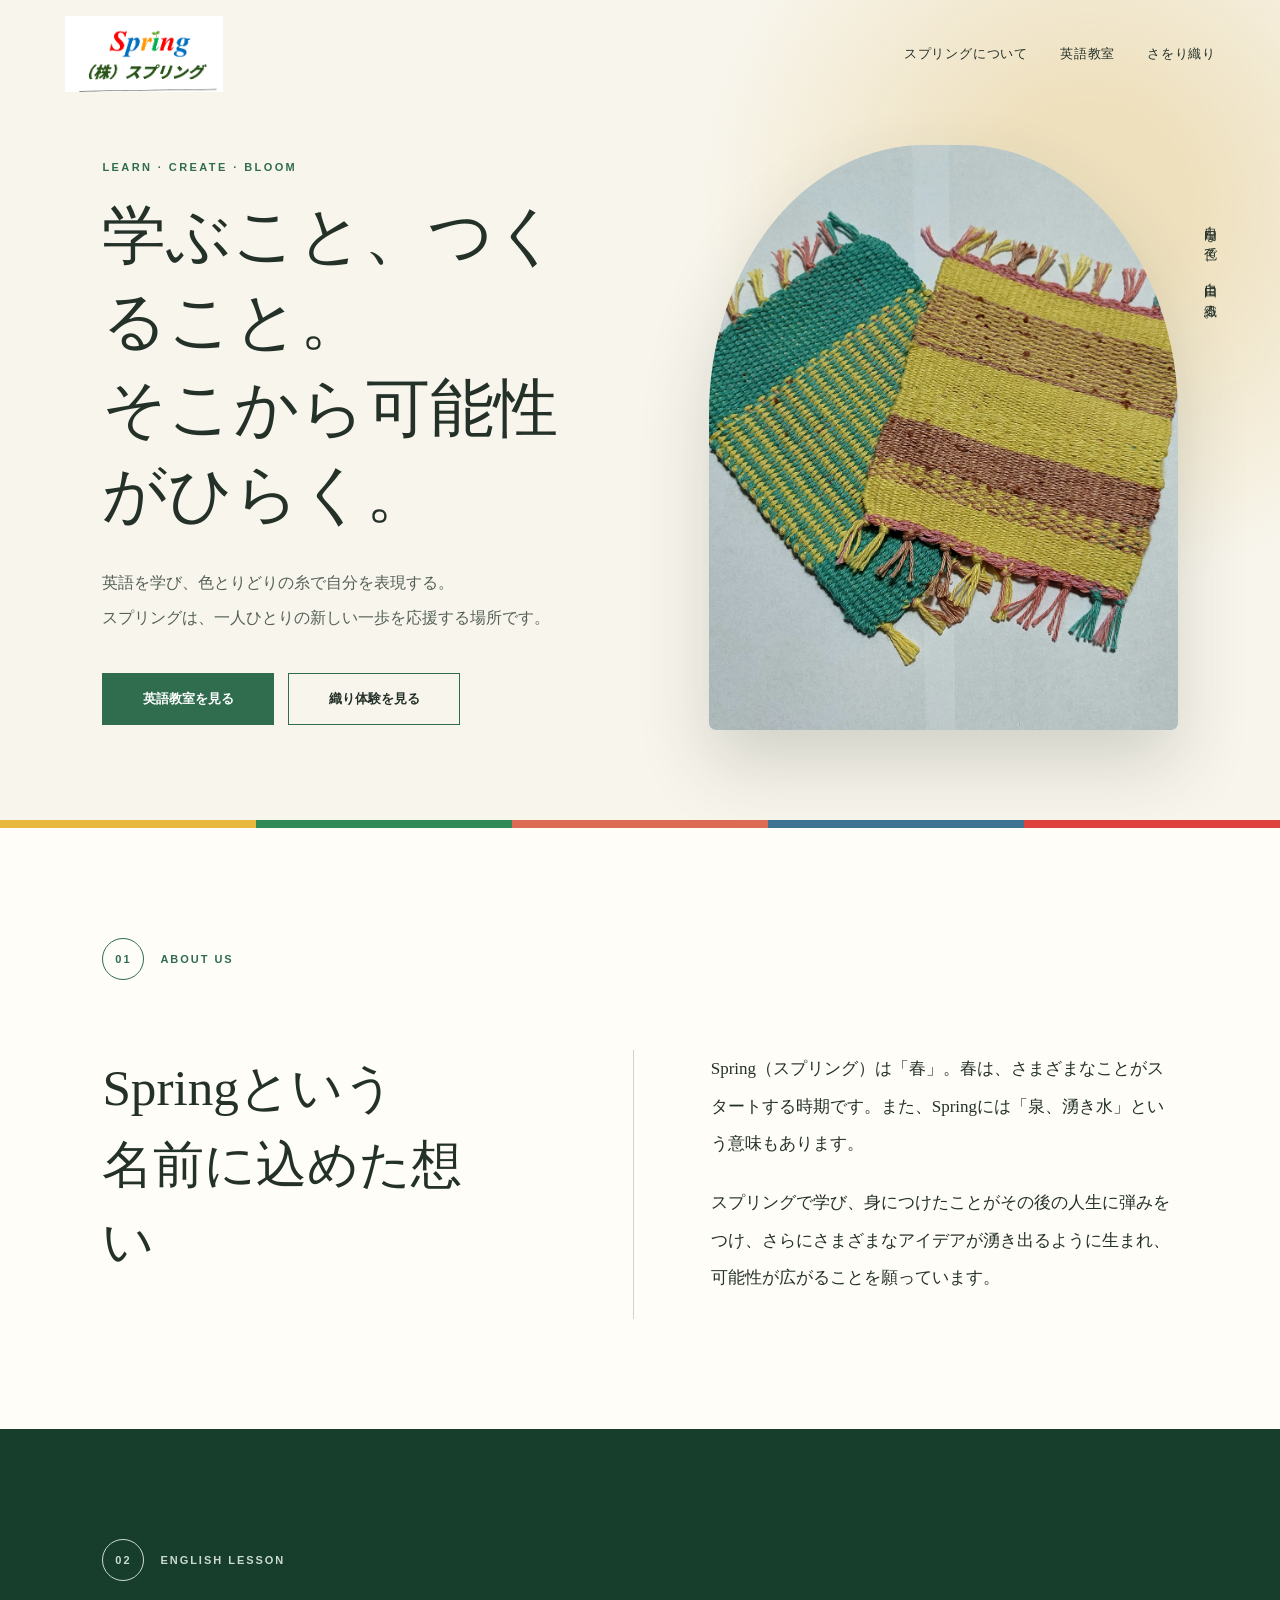
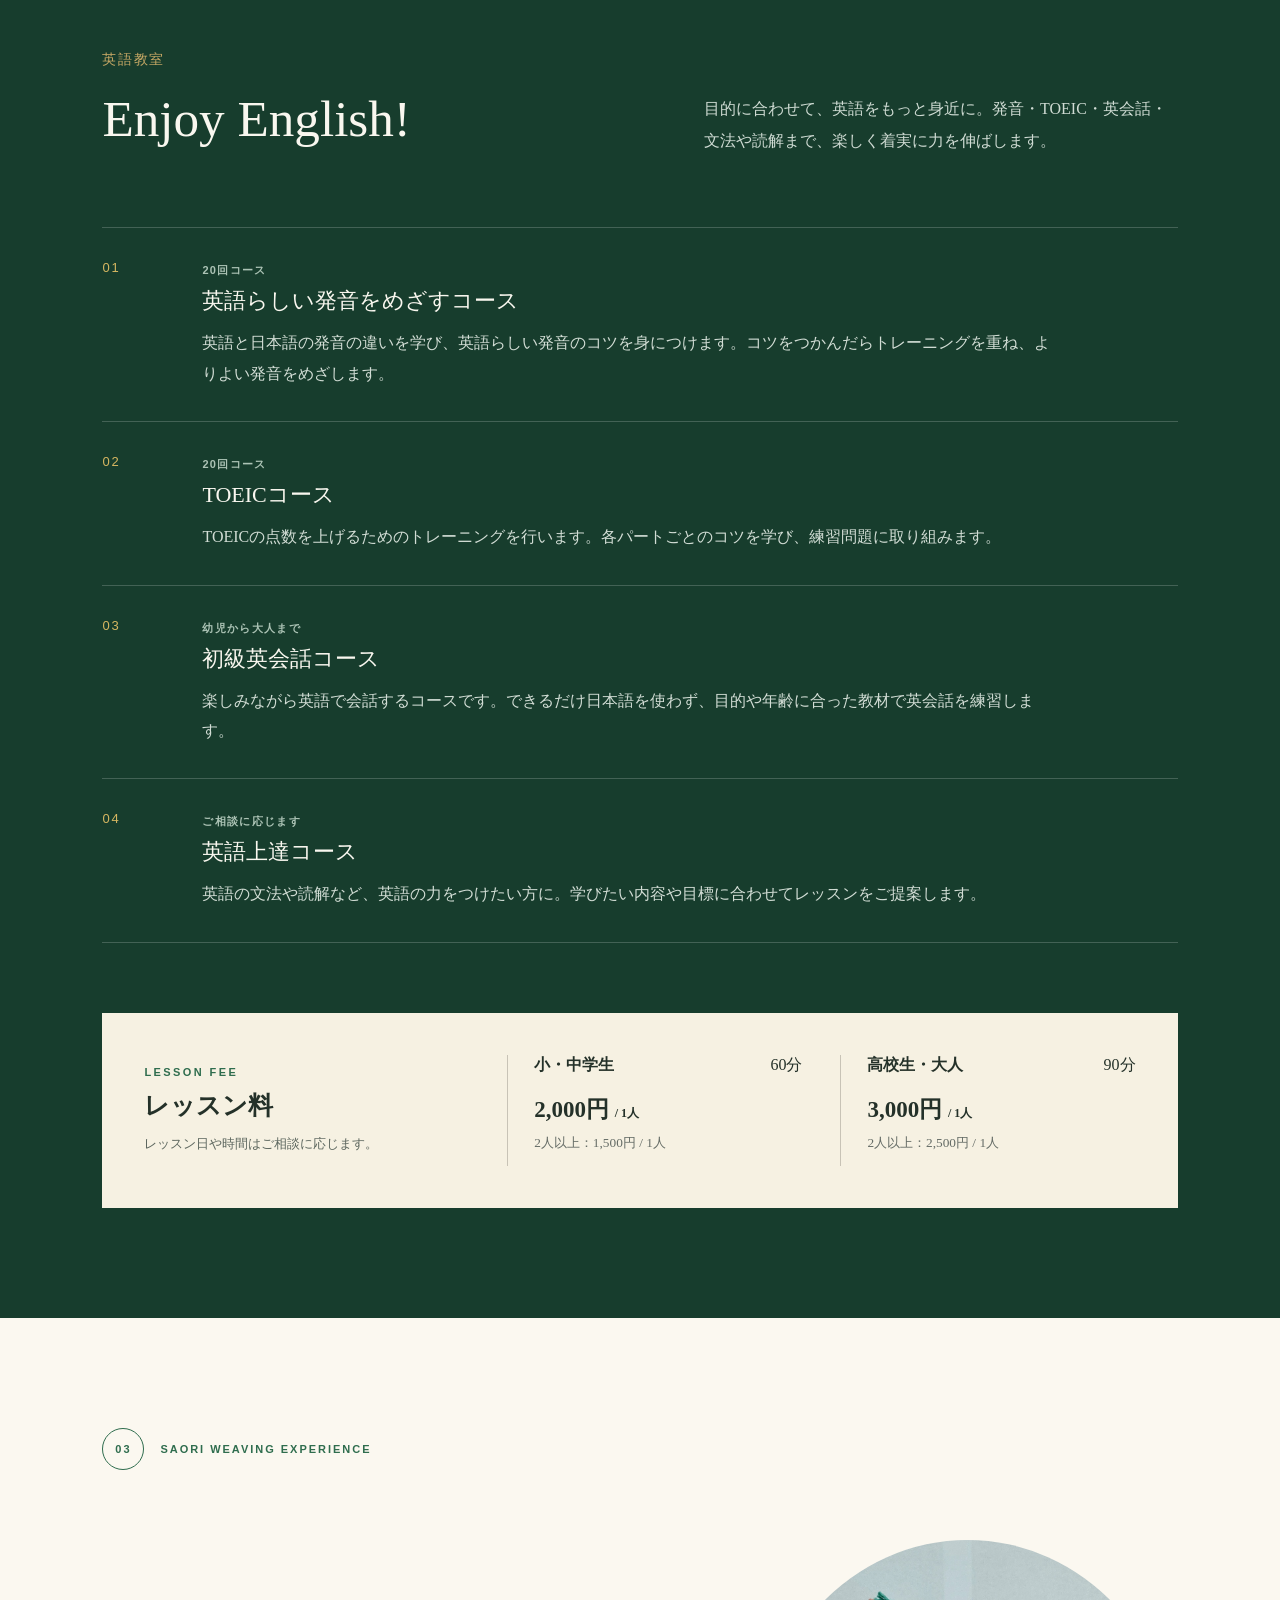
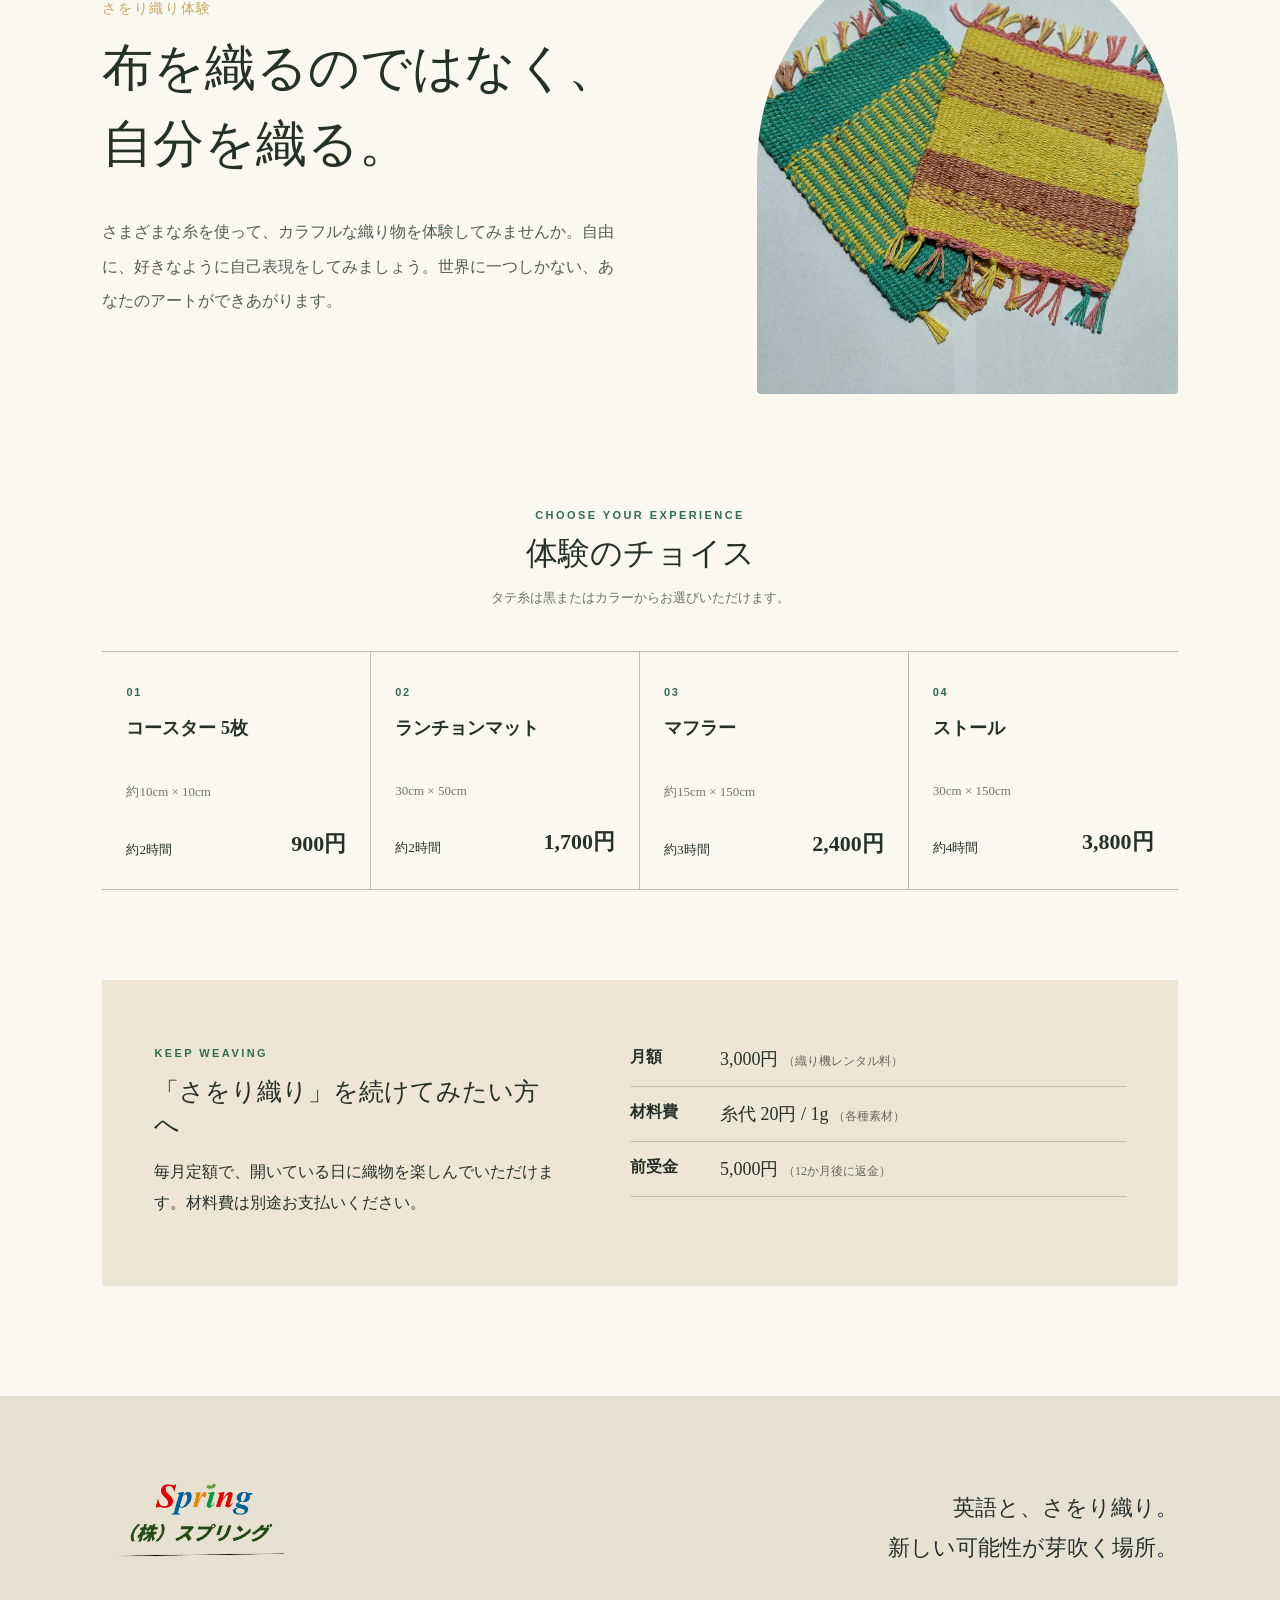
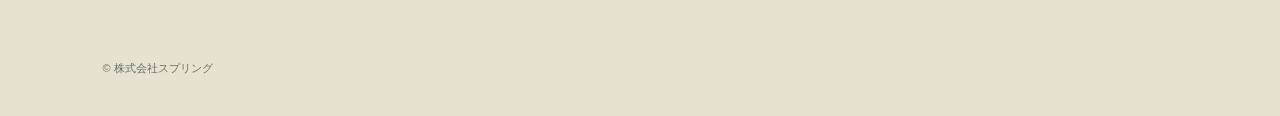
==== commit d0036a0b: "ホームページを修正" ====
--- a/english.html
+++ b/english.html
@@ -1,27 +1 @@
-<!doctype html>
-<html lang="ja"><head>
-  <meta charset="UTF-8"><meta name="viewport" content="width=device-width,initial-scale=1">
-  <meta name="description" content="株式会社スプリングの英語教室。発音、TOEIC、初級英会話、英語上達コースをご用意しています。">
-  <title>英語教室｜株式会社スプリング</title><link rel="stylesheet" href="./styles.css">
-</head><body class="english-page english-v2">
-  <header class="site-header"><a class="brand" href="./index.html"><img src="./spring-logo.png" alt="株式会社スプリング"></a><nav><a class="active" href="./english.html">English</a><a href="./saori.html">Saori</a><a href="./index.html#about">About</a></nav></header>
-  <main>
-    <section class="eng-editorial-hero">
-      <div class="eng-vertical" aria-hidden="true">ENGLISH</div>
-      <div class="eng-lead"><p class="overline">ENGLISH LESSON</p><h1>自分のことばで、<br>世界とつながる。</h1><p>発音から英会話、TOEICまで。<br>目標に合わせた学びを、心地よいペースで。</p><a href="#courses">Explore lessons <span>↓</span></a></div>
-      <div class="eng-type-art" aria-hidden="true"><p>Speak</p><p>Listen</p><p>Grow</p><small>ENJOY YOUR OWN WORDS.</small></div>
-    </section>
-    <section class="eng-intro"><p class="overline">OUR APPROACH</p><p class="eng-statement">英語を「勉強する」だけでなく、<br>自分の声として使えるようになること。</p><p>一人ひとりの年齢、目的、現在のレベルに合わせて、無理なく続けられるレッスンを組み立てます。</p></section>
-    <section class="eng-courses" id="courses">
-      <div class="eng-section-head"><p class="overline">LESSON MENU</p><h2>Choose your lesson.</h2></div>
-      <div class="eng-course-list">
-        <article><span>01</span><div><small>PRONUNCIATION · 20 LESSONS</small><h3>英語らしい発音をめざすコース</h3></div><p>英語と日本語の発音の違いを学び、トレーニングを重ねて、よりよい発音をめざします。</p></article>
-        <article><span>02</span><div><small>TOEIC · 20 LESSONS</small><h3>TOEICコース</h3></div><p>各パートごとのコツを学び、練習問題に取り組みながら、点数アップをめざします。</p></article>
-        <article><span>03</span><div><small>CONVERSATION · ALL AGES</small><h3>初級英会話コース</h3></div><p>できるだけ日本語を使わず、目的や年齢に合わせた教材で、楽しく会話を練習します。</p></article>
-        <article><span>04</span><div><small>PERSONAL STUDY</small><h3>英語上達コース</h3></div><p>文法や読解など、身につけたい英語力と目標に合わせてレッスンをご提案します。</p></article>
-      </div>
-    </section>
-    <section class="eng-price"><div><p class="overline">LESSON FEE</p><h2>料金について</h2><p>レッスン日や時間はご相談に応じます。</p></div><div class="eng-price-lines"><div><span>小・中学生</span><b>60分</b><strong>2,000円</strong><small>2人以上：1,500円 / 1人</small></div><div><span>高校生・大人</span><b>90分</b><strong>3,000円</strong><small>2人以上：2,500円 / 1人</small></div></div></section>
-    <a class="next-world eng-next" href="./saori.html"><span>FROM WORDS TO THREADS</span><b>さをり織りの世界へ →</b></a>
-  </main><footer><img src="./spring-logo.png" alt="株式会社スプリング"><p>Enjoy your own words.</p><small>© 株式会社スプリング</small></footer>
-</body></html>
+<!doctype html><html lang="ja"><head><meta charset="UTF-8"><meta name="viewport" content="width=device-width,initial-scale=1"><title>英語教室｜株式会社スプリング</title><link rel="icon" type="image/png" href="./spring-favicon.png"><meta http-equiv="refresh" content="0;url=./index.html#english"><link rel="canonical" href="./index.html#english"></head><body><p><a href="./index.html#english">英語教室を見る</a></p></body></html>
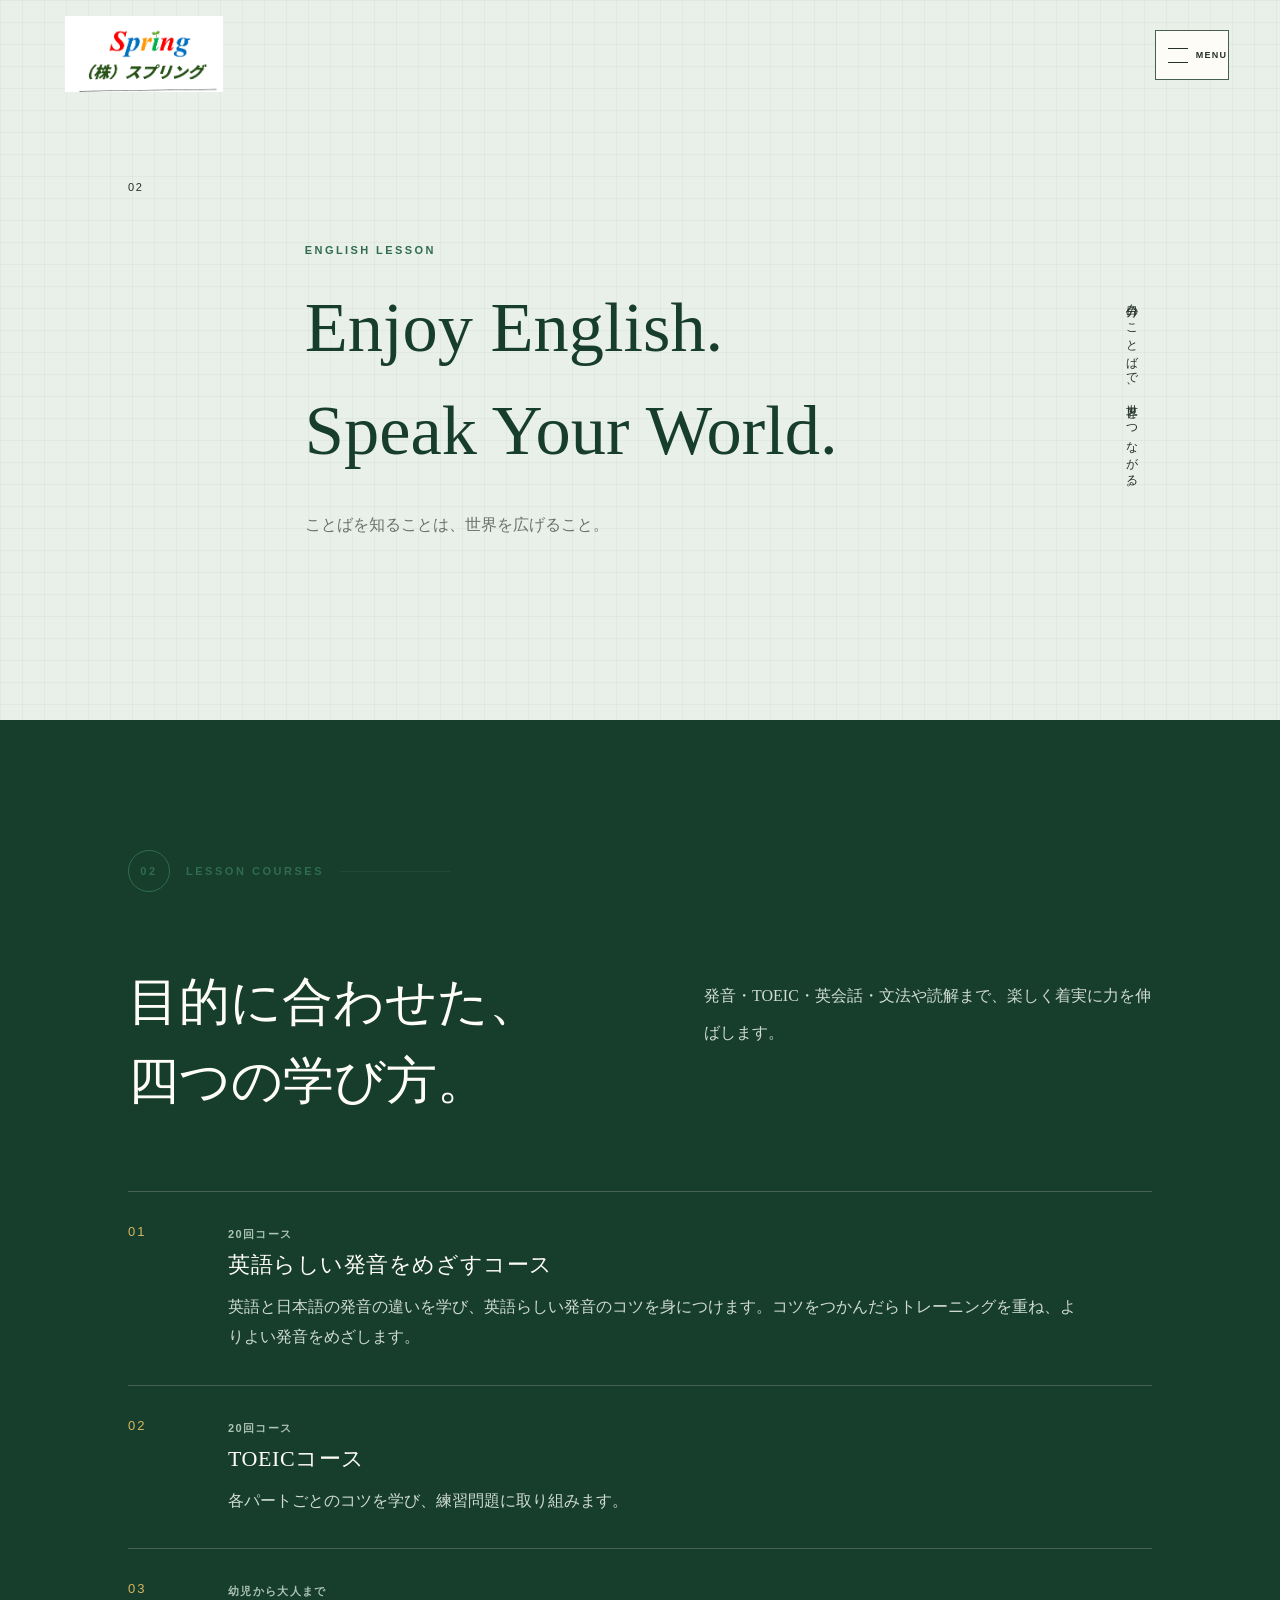
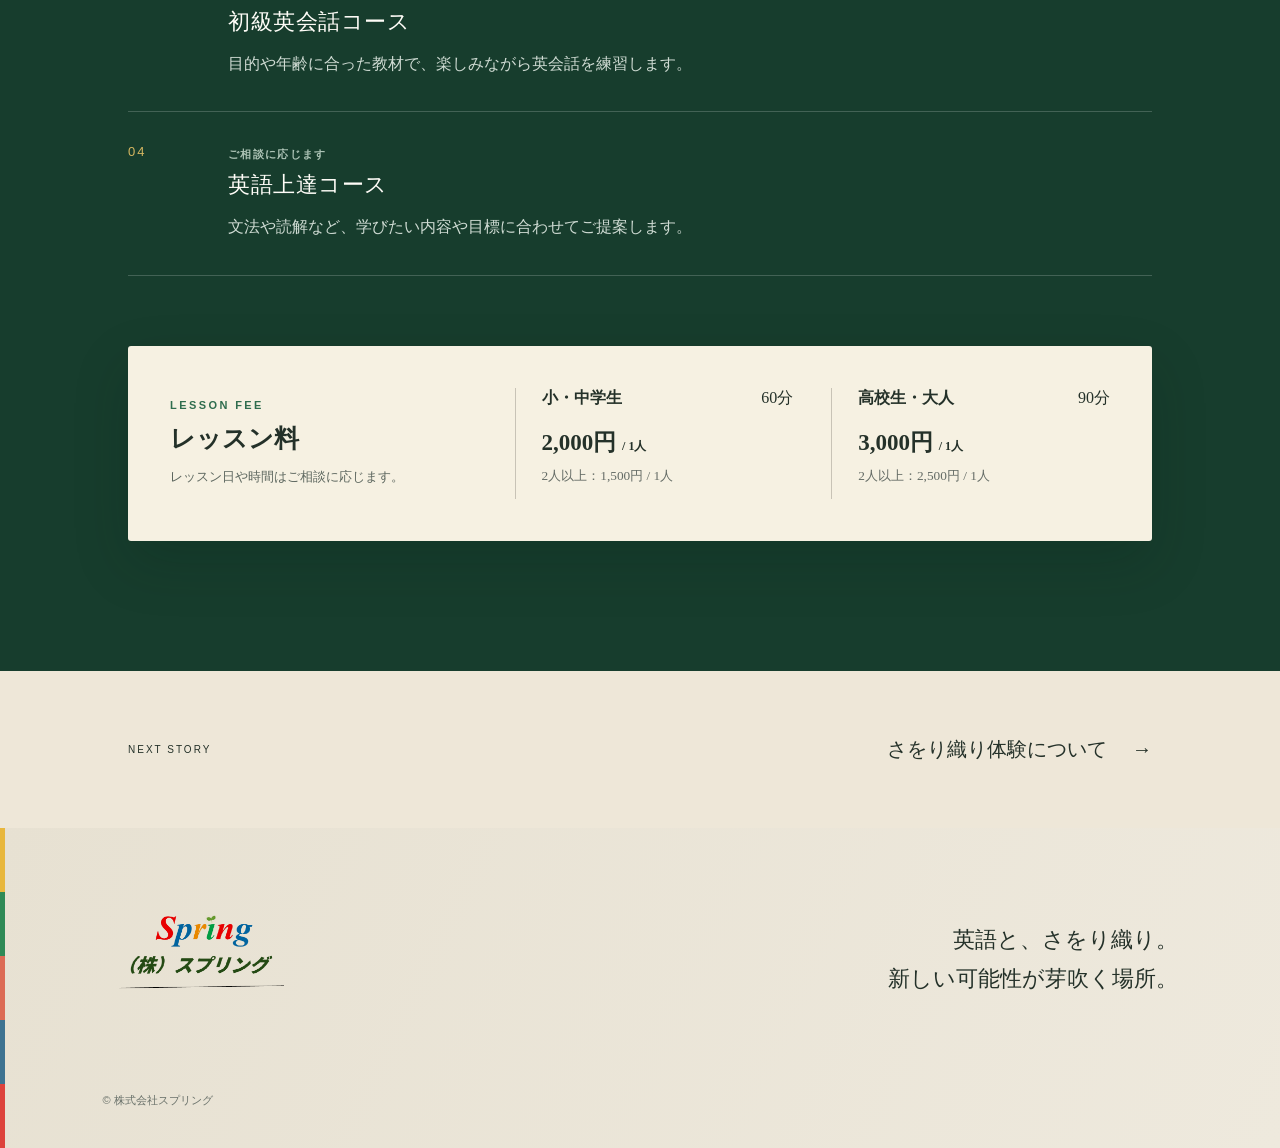
==== commit 9eebacca: "ホームページを修正" ====
--- a/english.html
+++ b/english.html
@@ -1 +1 @@
-<!doctype html><html lang="ja"><head><meta charset="UTF-8"><meta name="viewport" content="width=device-width,initial-scale=1"><title>英語教室｜株式会社スプリング</title><link rel="icon" type="image/png" href="./spring-favicon.png"><meta http-equiv="refresh" content="0;url=./index.html#english"><link rel="canonical" href="./index.html#english"></head><body><p><a href="./index.html#english">英語教室を見る</a></p></body></html>
+<!doctype html><html lang="ja"><head><meta charset="UTF-8"><meta name="viewport" content="width=device-width,initial-scale=1"><meta name="description" content="発音・TOEIC・英会話・英語上達を目的に合わせて学ぶ株式会社スプリングの英語教室。"><title>英語教室｜株式会社スプリング</title><link rel="icon" href="./spring-favicon.png"><link rel="stylesheet" href="./styles.css"><script defer src="./menu.js"></script></head><body><main class="subpage english-page"><section class="page-hero english-page-hero"><p class="page-no">02</p><div><p class="eyebrow">ENGLISH LESSON</p><h1>Enjoy English.<br>Speak Your World.</h1><p>ことばを知ることは、世界を広げること。</p></div><p class="vertical-note">自分のことばで、世界とつながる。</p></section><section class="course-section"><p class="label"><b>02</b> LESSON COURSES</p><div class="course-heading"><h2>目的に合わせた、<br>四つの学び方。</h2><p>発音・TOEIC・英会話・文法や読解まで、楽しく着実に力を伸ばします。</p></div><div class="lesson-list"><article><span>01</span><div><small>20回コース</small><h3>英語らしい発音をめざすコース</h3><p>英語と日本語の発音の違いを学び、英語らしい発音のコツを身につけます。コツをつかんだらトレーニングを重ね、よりよい発音をめざします。</p></div></article><article><span>02</span><div><small>20回コース</small><h3>TOEICコース</h3><p>各パートごとのコツを学び、練習問題に取り組みます。</p></div></article><article><span>03</span><div><small>幼児から大人まで</small><h3>初級英会話コース</h3><p>目的や年齢に合った教材で、楽しみながら英会話を練習します。</p></div></article><article><span>04</span><div><small>ご相談に応じます</small><h3>英語上達コース</h3><p>文法や読解など、学びたい内容や目標に合わせてご提案します。</p></div></article></div><div class="fees"><div><p class="eyebrow">LESSON FEE</p><h3>レッスン料</h3><p>レッスン日や時間はご相談に応じます。</p></div><div class="fee"><p><b>小・中学生</b><span>60分</span></p><strong>2,000円 <small>/ 1人</small></strong><small>2人以上：1,500円 / 1人</small></div><div class="fee"><p><b>高校生・大人</b><span>90分</span></p><strong>3,000円 <small>/ 1人</small></strong><small>2人以上：2,500円 / 1人</small></div></div></section><section class="page-next"><small>NEXT STORY</small><a href="./saori.html">さをり織り体験について <span>→</span></a></section><footer><img src="./spring-logo.png" alt="株式会社スプリング"><p>英語と、さをり織り。<br>新しい可能性が芽吹く場所。</p><small>© 株式会社スプリング</small></footer></main></body></html>
--- a/styles.css
+++ b/styles.css
@@ -0,0 +1,118 @@
+:root{--ink:#243129;--green:#2f6d4e;--deep:#173d2d;--paper:#fffdf8;--cream:#f8f5ec;--gold:#d8ad47}
+*{box-sizing:border-box}html{scroll-behavior:smooth}body{margin:0;background:var(--paper);color:var(--ink);font-family:"Yu Mincho","Hiragino Mincho ProN",serif}a{color:inherit;text-decoration:none}img{display:block;max-width:100%}
+header{position:absolute;z-index:5;inset:0 0 auto;height:108px;padding:16px clamp(24px,5vw,76px);display:flex;align-items:center;justify-content:space-between}.logo{width:160px;height:76px;overflow:hidden;display:grid;place-items:center}.logo img{width:158px}nav{display:flex;gap:32px;font:13px "Yu Gothic",sans-serif;letter-spacing:.06em}nav a{padding:8px 0;border-bottom:1px solid transparent}nav a:hover{border-color:var(--green)}
+.hero{min-height:760px;padding:145px clamp(28px,8vw,130px) 90px;display:grid;grid-template-columns:1.05fr .95fr;gap:7vw;align-items:center;background:radial-gradient(circle at 85% 25%,#eee0bd 0 8%,transparent 31%),var(--cream);overflow:hidden}.eyebrow{font:700 11px Arial,sans-serif;letter-spacing:.22em;color:var(--green)}h1{margin:20px 0 28px;font-size:clamp(42px,5vw,72px);line-height:1.35;font-weight:500}.lead{font-size:16px;line-height:2.15;color:#536057}.buttons{display:flex;gap:14px;margin-top:38px}.buttons a{min-width:172px;padding:16px 20px;text-align:center;border:1px solid var(--green);font:600 13px Arial,sans-serif;transition:.2s}.buttons a:first-child{background:var(--green);color:#fff}.buttons a:hover{transform:translateY(-2px);box-shadow:0 10px 25px #254b3530}.hero-art{position:relative;max-width:560px}.hero-art img{width:100%;aspect-ratio:4/5;object-fit:cover;border-radius:46% 46% 7px 7px;filter:saturate(.85);box-shadow:0 34px 70px #283d2d30}.hero-art span{position:absolute;right:-42px;top:70px;writing-mode:vertical-rl;letter-spacing:.18em;font-size:13px}.threads{height:8px;display:grid;grid-template-columns:repeat(5,1fr)}.threads i:nth-child(1){background:#e8b73d}.threads i:nth-child(2){background:#2f8a56}.threads i:nth-child(3){background:#dc6b55}.threads i:nth-child(4){background:#3e7391}.threads i:nth-child(5){background:#dd433c}
+.section{padding:110px clamp(28px,8vw,130px)}.label{margin:0 0 70px;display:flex;align-items:center;gap:16px;font:700 11px Arial,sans-serif;letter-spacing:.18em;color:var(--green)}.label b{width:42px;height:42px;display:grid;place-items:center;border:1px solid;border-radius:50%}.label.light{color:#cbdcce}.two-col{display:grid;grid-template-columns:.85fr 1.15fr;gap:10vw}.section h2{margin:0;font-size:clamp(34px,4vw,58px);line-height:1.5;font-weight:500}.about-text{padding-left:6vw;border-left:1px solid #cdd4cb}.about-text p{margin:0 0 22px;font-size:17px;line-height:2.2}
+.english{background:var(--deep);color:#f9f7ef}.intro{grid-template-columns:1fr 1fr;align-items:end}.kicker{margin:0 0 12px;color:#c6a865;font-size:14px;letter-spacing:.12em}.intro>p{margin:0;color:#cfdbd3;line-height:2}.lesson-list{margin-top:70px;border-top:1px solid #ffffff30}.lesson-list article{padding:32px 0;display:grid;grid-template-columns:80px 1fr;gap:20px;border-bottom:1px solid #ffffff30}.lesson-list article>span{color:#d6b761;font:13px Arial,sans-serif;letter-spacing:.15em}.lesson-list small{color:#acc3b5;font:600 11px Arial,sans-serif;letter-spacing:.12em}.lesson-list h3{margin:8px 0 12px;font-size:22px;font-weight:500}.lesson-list p{margin:0;max-width:850px;color:#d2ddd5;line-height:1.9}.fees{margin-top:70px;padding:42px;display:grid;grid-template-columns:1.1fr 1fr 1fr;gap:38px;background:#f6f1e2;color:var(--ink)}.fees h3{margin:7px 0 12px;font-size:25px}.fees>div:first-child>p:last-child{font-size:13px;color:#5d675f}.fee{padding-left:26px;border-left:1px solid #c8c3b6}.fee p{display:flex;justify-content:space-between;margin:0 0 18px}.fee>strong{display:block;font-size:23px;margin-bottom:8px}.fee>strong small{font-size:12px}.fee>small{color:#656c66}
+.saori{background:#fbf8f0}.saori-intro{display:grid;grid-template-columns:1fr .8fr;gap:10vw;align-items:center}.saori-intro>div>p:last-child{margin-top:32px;font-size:16px;line-height:2.15;color:#525e56}.saori-intro img{width:100%;aspect-ratio:1/1.08;object-fit:cover;border-radius:50% 50% 4px 4px}.choice-title{margin-top:115px;text-align:center}.choice-title h3{margin:8px 0 12px;font-size:32px;font-weight:500}.choice-title>p:last-child{font-size:13px;color:#687268}.choices{margin-top:44px;display:grid;grid-template-columns:repeat(4,1fr);border-block:1px solid #babdb4}.choices article{padding:30px 24px;border-right:1px solid #babdb4}.choices article:last-child{border:0}.choices article>span{color:var(--green);font:700 11px Arial,sans-serif;letter-spacing:.15em}.choices h4{min-height:54px;margin:16px 0 6px;font-size:18px}.choices article>p{font-size:13px;color:#70776f}.choices article div{margin-top:28px;display:flex;justify-content:space-between;align-items:end}.choices strong{font-size:22px}.continue{margin-top:90px;padding:52px;display:grid;grid-template-columns:.9fr 1.1fr;gap:70px;background:#eee6d4}.continue h3{margin:10px 0 16px;font-size:25px;font-weight:500}.continue p{line-height:1.9}.continue dl{margin:0}.continue dl div{padding:15px 0;display:grid;grid-template-columns:90px 1fr;border-bottom:1px solid #c5bdab}.continue dt{font-weight:700}.continue dd{margin:0;font-size:18px}.continue dd small{font-size:12px;color:#68685f}
+footer{min-height:320px;padding:70px clamp(28px,8vw,130px) 40px;display:grid;grid-template-columns:1fr 1fr;background:#e7e1d2}footer img{width:190px;mix-blend-mode:multiply}footer p{text-align:right;font-size:22px;line-height:1.8}footer small{grid-column:1/-1;align-self:end;font:11px Arial,sans-serif;color:#687069}
+@media(max-width:900px){header{height:88px;padding:12px 20px}.logo{width:122px;height:62px}.logo img{width:120px}nav{gap:14px;font-size:10px}nav a:first-child{display:none}.hero{min-height:auto;padding:115px 25px 65px;grid-template-columns:1fr;gap:54px}.hero h1{font-size:clamp(36px,10.5vw,55px)}.hero-art{width:88%;margin-left:auto}.hero-art span{right:-24px}.section{padding:76px 25px}.label{margin-bottom:46px}.two-col,.intro,.saori-intro,.continue{grid-template-columns:1fr;gap:36px}.about-text{padding-left:22px}.fees{grid-template-columns:1fr;padding:30px 24px;gap:26px}.fee{padding-left:20px}.choices{grid-template-columns:1fr 1fr}.choices article:nth-child(2){border-right:0}.choices article:nth-child(-n+2){border-bottom:1px solid #babdb4}.continue{padding:34px 24px}footer{grid-template-columns:1fr}footer p{text-align:left}}
+@media(max-width:520px){nav{display:none}.buttons{flex-direction:column}.buttons a{width:100%}.lesson-list article{grid-template-columns:42px 1fr}.choices{grid-template-columns:1fr}.choices article{border-right:0;border-bottom:1px solid #babdb4}.choices article:last-child{border-bottom:0}.continue dl div{grid-template-columns:76px 1fr}.continue dd small{display:block;margin-top:5px}}
+@media(prefers-reduced-motion:reduce){html{scroll-behavior:auto}.buttons a{transition:none}}
+
+/* Premium finish — preserve the established Spring design and refine its detail. */
+html{scroll-padding-top:88px}
+body{-webkit-font-smoothing:antialiased;text-rendering:optimizeLegibility}
+.mobile-copy{display:none}
+header{transition:background-color .3s ease}
+header:after{content:"";position:absolute;left:clamp(24px,5vw,76px);right:clamp(24px,5vw,76px);bottom:0;height:1px;background:linear-gradient(90deg,transparent,#314a3a22 18%,#314a3a22 82%,transparent)}
+nav a{position:relative;border:0}
+nav a:after{content:"";position:absolute;left:0;right:100%;bottom:2px;height:1px;background:var(--green);transition:right .25s ease}
+nav a:hover:after{right:0}
+.hero{position:relative;background:radial-gradient(circle at 84% 24%,#efdfb8 0 7%,transparent 30%),linear-gradient(112deg,#f8f5ec 0 62%,#f5f0e2 100%)}
+.hero:before{content:"";position:absolute;left:0;bottom:0;width:34%;height:1px;background:#2f6d4e55}
+.hero>div:first-child{position:relative;z-index:1}
+.hero .eyebrow{display:flex;align-items:center;gap:16px}
+.hero .eyebrow:before{content:"";width:34px;height:1px;background:var(--green)}
+.hero h1{text-wrap:balance;letter-spacing:.025em}
+.buttons a{position:relative;overflow:hidden;letter-spacing:.045em}
+.buttons a:after{content:"→";display:inline-block;margin-left:14px;transition:transform .2s ease}
+.buttons a:hover:after{transform:translateX(4px)}
+.hero-art:before{content:"";position:absolute;inset:-15px 18px 18px -15px;border:1px solid #907e563d;border-radius:48% 48% 8px 8px;z-index:-1}
+.hero-art img{transition:filter .45s ease,transform .6s ease}
+.hero-art:hover img{filter:saturate(.95);transform:scale(1.012)}
+.hero-art:after{content:"ENGLISH  ×  SAORI";position:absolute;left:-34px;bottom:34px;padding:12px 18px;background:#fffdf8e8;border:1px solid #d8d1c1;color:#496052;font:600 10px Arial,sans-serif;letter-spacing:.2em;backdrop-filter:blur(8px)}
+.threads{position:relative;z-index:2;box-shadow:0 7px 20px #1f3e2820}
+.section{position:relative}
+.label{letter-spacing:.23em}
+.label:after{content:"";height:1px;flex:1;max-width:110px;background:currentColor;opacity:.28}
+.about{background:linear-gradient(180deg,#fffdf8,#fbf8f0)}
+.about-text p:first-child:first-letter{float:left;margin:.08em .15em 0 0;color:var(--green);font-size:3.2em;line-height:.78}
+.english{background:linear-gradient(135deg,#173d2d 0,#1c4634 54%,#17392b 100%);overflow:hidden}
+.english:before{content:"";position:absolute;right:-150px;top:70px;width:430px;height:430px;border:1px solid #ffffff14;border-radius:50%;box-shadow:0 0 0 70px #ffffff08,0 0 0 140px #ffffff05}
+.english>*{position:relative;z-index:1}
+.lesson-list article{transition:background-color .25s ease,padding-inline .25s ease}
+.lesson-list article:hover{padding-inline:18px;background:#ffffff08}
+.lesson-list h3{letter-spacing:.025em}
+.fees{border-radius:3px;box-shadow:0 22px 55px #071f1430}
+.saori{background:linear-gradient(180deg,#fbf8f0 0,#fffdf8 100%)}
+.saori-intro img{box-shadow:20px 22px 0 #e7dbc1,0 30px 65px #5b49321c;transition:filter .35s ease}
+.saori-intro img:hover{filter:saturate(1.05)}
+.choice-title .eyebrow{display:flex;align-items:center;justify-content:center;gap:16px}
+.choice-title .eyebrow:before,.choice-title .eyebrow:after{content:"";width:40px;height:1px;background:#2f6d4e55}
+.choices article{position:relative;transition:background-color .25s ease,transform .25s ease}
+.choices article:after{content:"";position:absolute;left:24px;right:24px;bottom:0;height:3px;transform:scaleX(0);transform-origin:left;background:linear-gradient(90deg,#e8b73d,#2f8a56,#dc6b55,#3e7391);transition:transform .25s ease}
+.choices article:hover{background:#fff;transform:translateY(-5px)}
+.choices article:hover:after{transform:scaleX(1)}
+.continue{border-left:4px solid var(--gold);box-shadow:0 20px 55px #6d58351a}
+footer{position:relative;background:linear-gradient(115deg,#e7e1d2,#eee9dd)}
+footer:before{content:"";position:absolute;inset:0 auto 0 0;width:5px;background:linear-gradient(#e8b73d 20%,#2f8a56 20% 40%,#dc6b55 40% 60%,#3e7391 60% 80%,#dd433c 80%)}
+
+@keyframes spring-enter{from{opacity:0;transform:translateY(18px)}to{opacity:1;transform:none}}
+.hero>div:first-child{animation:spring-enter .75s ease-out both}
+.hero-art{animation:spring-enter .85s .1s ease-out both}
+
+@media(max-width:900px){
+  header:after{left:20px;right:20px}
+  .hero-art:after{left:-18px;bottom:25px}
+  .english:before{width:300px;height:300px;right:-190px}
+  .lesson-list article:hover{padding-inline:10px}
+}
+@media(max-width:520px){
+  html{scroll-padding-top:70px}
+  header:after{display:none}
+  .hero .eyebrow:before{width:22px}
+  .hero-art:before{inset:-9px 10px 10px -9px}
+  .hero-art:after{left:-12px;bottom:20px;padding:10px 12px;font-size:8px;letter-spacing:.14em}
+  .buttons a{display:flex;align-items:center;justify-content:center}
+  .about-text p:first-child:first-letter{font-size:2.7em}
+  .lesson-list article:hover{padding-inline:0;background:transparent}
+  .fees{margin-inline:-6px}
+  .saori-intro img{box-shadow:10px 12px 0 #e7dbc1,0 20px 45px #5b493218}
+  .choices article:hover{transform:none}
+  .continue{border-left-width:3px}
+}
+@media(prefers-reduced-motion:reduce){.hero>div:first-child,.hero-art{animation:none}.hero-art img,.lesson-list article,.choices article{transition:none}}
+
+/* Mobile first view — Japanese editorial space × English typography. */
+@media(max-width:520px){
+  header{height:86px;padding:10px 18px;background:linear-gradient(180deg,#fffdf8f5 0,#fffdf8b8 68%,transparent)}
+  .logo{width:112px;height:62px}.logo img{width:110px}
+  .hero{display:flex;flex-direction:column;min-height:0;padding:0 0 58px;gap:0;background:#f8f5ec;overflow:hidden}
+  .hero-art{order:-1;width:100%;height:390px;max-width:none;margin:0;animation:spring-enter .8s ease-out both;z-index:0}
+  .hero-art:before{display:none}
+  .hero-art img{width:100%;height:100%;aspect-ratio:auto;border-radius:0 0 0 120px;object-fit:cover;object-position:center 50%;filter:saturate(.94) contrast(1.02);box-shadow:none}
+  .hero-art:hover img{transform:none;filter:saturate(.94) contrast(1.02)}
+  .hero-art:after{content:"WORDS  ×  THREADS";left:22px;right:auto;bottom:21px;padding:12px 16px;background:#173d2df2;border:0;color:#fffdf8;font-size:9px;letter-spacing:.22em;box-shadow:9px 9px 0 #d8ad47}
+  .hero-art span{display:block;right:17px;top:102px;padding:13px 8px;background:#fffdf8e8;color:#23372b;font-size:10px;line-height:1.9;letter-spacing:.16em;backdrop-filter:blur(7px)}
+  .hero>div:first-child{width:100%;padding:38px 24px 0;animation:spring-enter .72s .08s ease-out both}
+  .hero .eyebrow{margin:0 0 23px;font-size:10px;letter-spacing:.22em}
+  .desktop-copy{display:none}.mobile-copy{display:inline}
+  .hero h1{margin:0 0 25px;font-size:clamp(37px,10.7vw,43px);line-height:1.44;letter-spacing:.035em;font-weight:500}
+  .lead{margin:0;font-size:14px;line-height:2.05}.lead br{display:none}
+  .buttons{display:grid;grid-template-columns:1fr 1fr;gap:10px;margin-top:28px}
+  .buttons a{width:auto;min-width:0;padding:15px 7px;font-size:11px;white-space:nowrap}
+  .buttons a:after{margin-left:7px}
+  .threads{height:5px}
+}
+
+/* Multi-page editorial system */
+.global-header{position:absolute}.global-header:after{display:none}
+.menu-toggle{position:fixed;z-index:40;right:clamp(22px,4vw,58px);top:30px;width:74px;height:50px;border:1px solid #47604f;background:#fffdf8e8;color:#243129;display:grid;grid-template-columns:20px 1fr;grid-template-rows:1fr 1fr;align-items:center;gap:0 8px;padding:10px 12px;cursor:pointer;backdrop-filter:blur(10px)}
+.menu-toggle i{display:block;width:20px;height:1px;background:currentColor}.menu-toggle span{grid-column:2;grid-row:1/-1;align-self:center;font:700 9px Arial,sans-serif;letter-spacing:.14em}
+.drawer-shell{position:fixed;inset:0;z-index:60;visibility:hidden;pointer-events:none}.drawer-shell.is-open{visibility:visible;pointer-events:auto}.drawer-backdrop{position:absolute;inset:0;border:0;background:#16241bcc;opacity:0;transition:opacity .35s}.is-open .drawer-backdrop{opacity:1}
+.drawer{position:absolute;inset:0 auto 0 0;width:min(520px,92vw);padding:54px 46px 38px;background-color:#fffdf8;background-image:linear-gradient(#2f6d4e0a 1px,transparent 1px),linear-gradient(90deg,#2f6d4e0a 1px,transparent 1px);background-size:18px 18px;transform:translateX(-102%);transition:transform .42s cubic-bezier(.72,0,.18,1);overflow:auto}.is-open .drawer{transform:none}.drawer-close{position:absolute;right:23px;top:17px;border:0;background:none;font:300 39px/1 Arial;cursor:pointer}.drawer-logo{width:145px;margin:0 auto 22px}.drawer-tag{text-align:center;margin:0 0 36px;font:10px Arial,sans-serif;letter-spacing:.25em;color:#6c7b70}.drawer nav{display:block}.drawer nav a{display:grid;grid-template-columns:42px 1fr 25px;align-items:center;padding:22px 0;border-top:1px solid #bfc7c0}.drawer nav a:last-child{border-bottom:1px solid #bfc7c0}.drawer nav a:after{display:none}.drawer nav small{font:10px Arial,sans-serif;color:#8e9a91}.drawer nav b{font:500 19px Arial,sans-serif;letter-spacing:.04em}.drawer nav span{text-align:right}.drawer-foot{margin-top:36px;font-size:13px;line-height:2;color:#70786f}
+.portal-intro{padding:130px clamp(28px,10vw,160px) 75px;background-color:#fffdf8;background-image:radial-gradient(#2f6d4e17 .8px,transparent .8px);background-size:14px 14px}.portal-intro h2{margin:17px 0 0;font-size:clamp(38px,4.5vw,68px);line-height:1.5;font-weight:500}.portal-grid{display:grid;grid-template-columns:1fr 1fr}.portal{min-height:630px;padding:90px clamp(34px,7vw,105px);position:relative;overflow:hidden}.portal:before{content:"";position:absolute;inset:0;background-image:linear-gradient(45deg,transparent 48%,#ffffff12 49%,#ffffff12 51%,transparent 52%);background-size:24px 24px}.portal>*{position:relative}.english-portal{background:#173d2d;color:#fffdf8}.saori-portal{background:#eee2c9;color:#29372e}.portal small{font:10px Arial,sans-serif;letter-spacing:.22em}.portal h2{margin:60px 0 25px;font-size:clamp(40px,4.2vw,62px);line-height:1.5;font-weight:500}.portal p{max-width:450px;line-height:2}.portal b{position:absolute;left:clamp(34px,7vw,105px);bottom:75px;font:600 11px Arial,sans-serif;letter-spacing:.18em}.portal b span{margin-left:25px}.home-about{padding:135px clamp(28px,10vw,160px);background:#fbf8f0}.home-about>div{display:grid;grid-template-columns:1fr 1fr;gap:10vw}.home-about h2{margin:0;font-size:clamp(36px,4vw,58px);line-height:1.55;font-weight:500}.home-about p{line-height:2.2}.home-about a{display:inline-block;margin-top:25px;padding-bottom:8px;border-bottom:1px solid}
+.subpage{min-height:100vh}.page-hero{min-height:720px;padding:170px clamp(30px,10vw,160px) 100px;display:grid;grid-template-columns:100px 1fr 50px;gap:6vw;align-items:center;background-color:#f8f5ec;background-image:radial-gradient(#2f6d4e16 .8px,transparent .8px);background-size:16px 16px}.page-no{align-self:start;font:11px Arial,sans-serif;letter-spacing:.15em}.page-hero h1{font-size:clamp(48px,5.5vw,82px);line-height:1.45}.page-hero>div>p:last-child{line-height:2;color:#69746c}.vertical-note{writing-mode:vertical-rl;font-size:12px;letter-spacing:.2em}.english-page-hero{background-color:#e9efe9;background-image:linear-gradient(#2f6d4e0c 1px,transparent 1px),linear-gradient(90deg,#2f6d4e0c 1px,transparent 1px);background-size:22px 22px}.english-page-hero h1{font-family:Georgia,"Times New Roman",serif;font-weight:400;color:#173d2d}.saori-page-hero{grid-template-columns:1fr 1fr 50px;background:#eee2c9}.page-hero-image{height:520px;overflow:hidden;border-radius:52% 52% 4px 4px}.page-hero-image img{width:100%;height:100%;object-fit:cover}.story-section,.course-section,.weaving-section{padding:130px clamp(28px,10vw,160px)}.story-grid,.course-heading{display:grid;grid-template-columns:1fr 1fr;gap:10vw}.story-grid h2,.course-heading h2{margin:0;font-size:clamp(36px,4vw,58px);line-height:1.55;font-weight:500}.story-grid>div{padding-left:6vw;border-left:1px solid #cad1ca}.story-grid p,.course-heading p{line-height:2.3;color:#667068}.course-section{background:#173d2d;color:#fffdf8}.course-section .course-heading p,.course-section .lesson-list p{color:#cfdbd3}.weaving-section{background:#fffdf8}.page-next{padding:65px clamp(28px,10vw,160px);display:flex;justify-content:space-between;align-items:center;background:#eee7d8}.page-next small{font:10px Arial,sans-serif;letter-spacing:.2em}.page-next a{font-size:20px}.page-next span{margin-left:20px}
+@media(max-width:900px){.portal-grid{grid-template-columns:1fr}.portal{min-height:520px}.home-about>div,.story-grid,.course-heading{grid-template-columns:1fr;gap:38px}.page-hero{grid-template-columns:55px 1fr 30px;padding:140px 25px 80px}.saori-page-hero{grid-template-columns:1fr 30px}.page-hero-image{grid-column:1/-1;height:450px}.story-section,.course-section,.weaving-section{padding:90px 25px}.story-grid>div{padding-left:22px}}
+@media(max-width:520px){.menu-toggle{right:16px;top:18px;width:56px;height:44px;grid-template-columns:18px 1fr;padding:8px}.menu-toggle span{display:none}.drawer{padding:52px 25px 35px}.drawer-logo{width:125px}.portal-intro{padding:88px 24px 55px}.portal{min-height:470px;padding:65px 25px}.portal h2{margin-top:45px;font-size:39px}.portal b{left:25px;bottom:55px}.home-about{padding:88px 24px}.page-hero{min-height:620px;grid-template-columns:1fr 28px;padding:115px 24px 70px}.page-no{display:none}.page-hero h1{font-size:39px;line-height:1.55}.english-page-hero h1{font-size:43px}.saori-page-hero{padding-top:90px}.page-hero-image{height:380px}.vertical-note{font-size:10px}.story-section,.course-section,.weaving-section{padding:82px 24px}.page-next{padding:45px 24px;align-items:flex-start;flex-direction:column;gap:18px}.page-next a{font-size:17px}}
